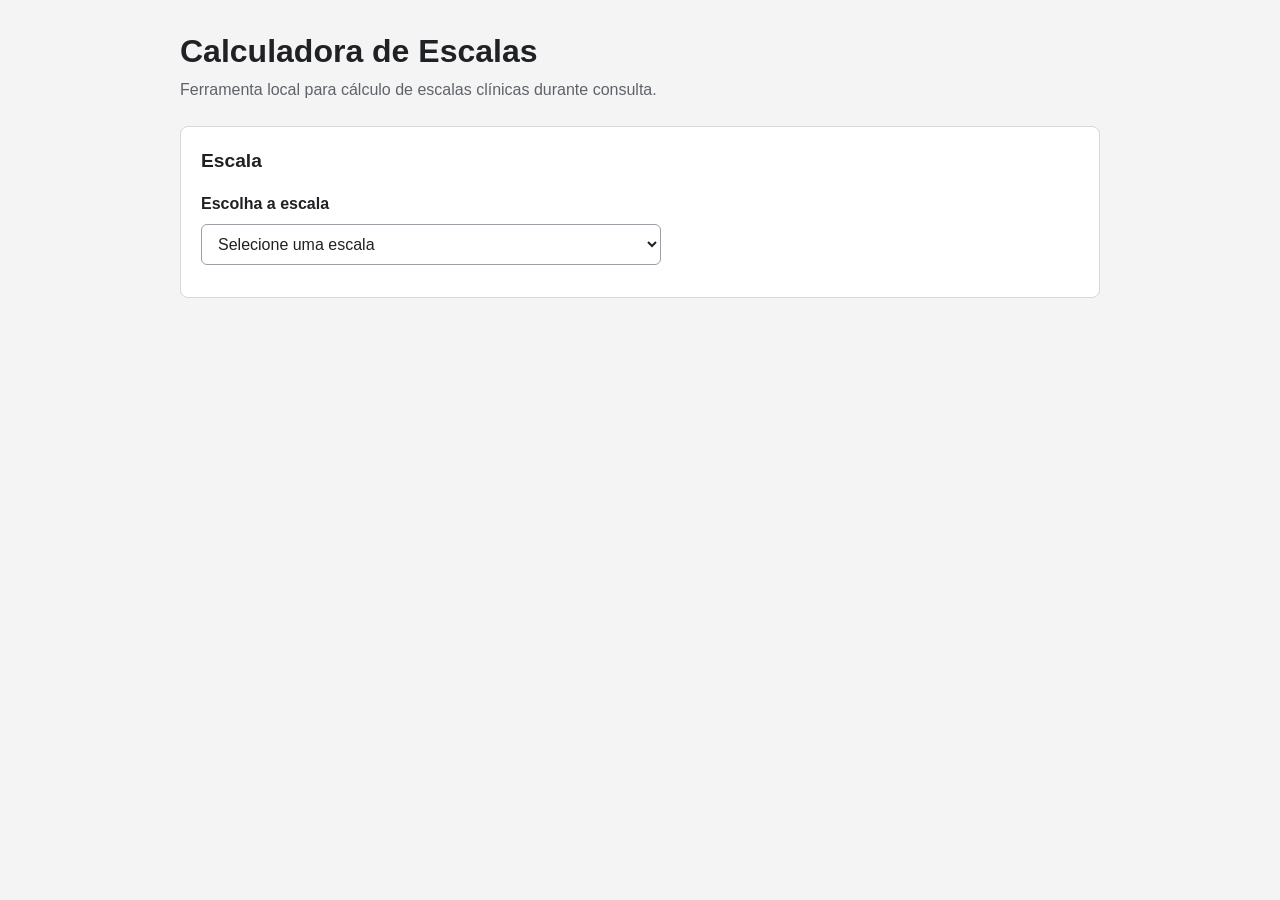
==== index.html @ 61a936b9 "Add files via upload" ====
<!doctype html>
<html lang="pt-BR">
  <head>
    <meta charset="utf-8">
    <meta name="viewport" content="width=device-width, initial-scale=1">
    <title>Calculadora de Escalas</title>
    <link rel="stylesheet" href="styles.css">
  </head>
  <body>
    <main class="app-shell">
      <header class="app-header">
        <h1>Calculadora de Escalas</h1>
        <p>Ferramenta local para cálculo de escalas clínicas durante consulta.</p>
      </header>

      <section class="panel" aria-labelledby="scale-selection-title">
        <h2 id="scale-selection-title">Escala</h2>
        <label class="field-label" for="scale-select">Escolha a escala</label>
        <select id="scale-select">
          <option value="">Selecione uma escala</option>
        </select>
        <p id="scale-description" class="scale-description" aria-live="polite"></p>
      </section>

      <form id="scale-form" class="panel hidden" novalidate>
        <div id="questions-area"></div>

        <div class="actions">
          <button type="submit">Calcular resultado</button>
          <button type="button" id="clear-button" class="secondary">Limpar</button>
        </div>
      </form>

      <section id="result-area" class="panel result hidden" aria-live="polite" aria-labelledby="result-title">
        <h2 id="result-title">Resultado</h2>
        <dl id="result-list"></dl>
      </section>
    </main>

    <script src="app.js"></script>
  </body>
</html>
---- styles.css ----
:root {
  color-scheme: light;
  --bg: #f4f4f5;
  --panel: #ffffff;
  --text: #202124;
  --muted: #5f6368;
  --border: #d6d8dc;
  --border-strong: #9aa0a6;
  --button: #333333;
  --button-hover: #111111;
  --button-secondary: #ffffff;
  --focus: #555555;
}

* {
  box-sizing: border-box;
}

body {
  margin: 0;
  background: var(--bg);
  color: var(--text);
  font-family: Arial, Helvetica, sans-serif;
  line-height: 1.5;
}

.app-shell {
  width: min(920px, calc(100% - 32px));
  margin: 0 auto;
  padding: 32px 0;
}

.app-header {
  margin-bottom: 24px;
}

.app-header h1 {
  margin: 0 0 8px;
  font-size: 2rem;
  line-height: 1.2;
}

.app-header p,
.scale-description {
  margin: 0;
  color: var(--muted);
}

.panel {
  margin-bottom: 16px;
  padding: 20px;
  background: var(--panel);
  border: 1px solid var(--border);
  border-radius: 8px;
}

.panel h2 {
  margin: 0 0 16px;
  font-size: 1.2rem;
}

.field-label {
  display: block;
  margin-bottom: 8px;
  font-weight: 700;
}

select {
  width: 100%;
  max-width: 460px;
  padding: 10px 12px;
  color: var(--text);
  background: #ffffff;
  border: 1px solid var(--border-strong);
  border-radius: 6px;
  font: inherit;
}

select:focus,
button:focus,
input[type="radio"]:focus-visible {
  outline: 3px solid var(--focus);
  outline-offset: 2px;
}

.scale-description {
  margin-top: 12px;
}

.scale-settings {
  margin-bottom: 18px;
  padding-bottom: 18px;
  border-bottom: 1px solid var(--border);
}

.scale-settings h3 {
  margin: 0 0 12px;
  font-size: 1rem;
}

.scale-instruction p {
  margin: 0;
}

.scale-instruction + h3 {
  margin-top: 16px;
}

.question-tools {
  display: flex;
  flex-wrap: wrap;
  gap: 12px;
  align-items: center;
  justify-content: space-between;
  margin-bottom: 14px;
  padding-bottom: 14px;
  border-bottom: 1px solid var(--border);
}

.progress-counter {
  margin: 0;
  color: var(--muted);
  font-weight: 700;
}

.view-switcher {
  display: flex;
  flex-wrap: wrap;
  gap: 6px;
  align-items: center;
  color: var(--muted);
  font-size: 0.95rem;
}

.view-button {
  min-height: 34px;
  padding: 6px 10px;
  color: var(--text);
  background: #ffffff;
  border-color: var(--border-strong);
  font-weight: 700;
}

.view-button:hover,
.view-button.active {
  color: #ffffff;
  background: var(--button);
  border-color: var(--button);
}

.question {
  padding: 12px 0;
  border-bottom: 1px solid var(--border);
}

.question:first-child {
  padding-top: 0;
}

.question:last-child {
  border-bottom: 0;
}

.question legend {
  margin-bottom: 8px;
  padding: 0;
  font-weight: 700;
}

.question-title,
.question-original,
.option-text,
.option-text small {
  display: block;
}

.question-title {
  color: var(--text);
}

.question-original {
  margin-top: 4px;
  color: var(--muted);
  font-size: 0.92rem;
  font-style: italic;
  font-weight: 400;
}

.options {
  display: grid;
  gap: 6px;
}

.option {
  display: flex;
  gap: 8px;
  align-items: flex-start;
  padding: 7px 9px;
  border: 1px solid var(--border);
  border-radius: 6px;
  cursor: pointer;
}

.option:hover {
  border-color: var(--border-strong);
}

.option input {
  flex: 0 0 auto;
  margin-top: 3px;
}

.option-text small {
  margin-top: 1px;
  color: var(--muted);
  font-size: 0.88rem;
}

.question.incomplete,
.questions-table tr.incomplete {
  background: #fff8e5;
}

.question.incomplete {
  margin: 0 -10px;
  padding-right: 10px;
  padding-left: 10px;
  border-left: 4px solid #8a6d1d;
}

.question-group {
  margin: 18px 0 6px;
  padding: 8px 10px;
  color: var(--text);
  background: #eeeeef;
  border: 1px solid var(--border);
  border-radius: 6px;
  font-weight: 700;
}

.table-wrapper {
  width: 100%;
  overflow-x: auto;
  border: 1px solid var(--border);
  border-radius: 8px;
}

.questions-table {
  width: 100%;
  min-width: 860px;
  border-collapse: collapse;
  background: #ffffff;
}

.questions-table th,
.questions-table td {
  padding: 10px;
  border-bottom: 1px solid var(--border);
  vertical-align: top;
}

.questions-table th {
  position: sticky;
  top: 0;
  z-index: 1;
  color: var(--text);
  background: #eeeeef;
  font-size: 0.9rem;
  text-align: center;
}

.questions-table th:nth-child(2) {
  text-align: left;
}

.questions-table tbody tr:hover {
  background: #f7f7f8;
}

.questions-table tbody tr.incomplete:hover {
  background: #fff3cc;
}

.table-group-row td {
  color: var(--text);
  background: #eeeeef;
  font-weight: 700;
}

.item-cell {
  width: 56px;
  color: var(--muted);
  font-weight: 700;
  text-align: center;
}

.question-cell {
  min-width: 340px;
}

.domain-cell {
  min-width: 160px;
  color: var(--muted);
  font-weight: 700;
}

.radio-cell {
  width: 96px;
  text-align: center;
}

.table-radio {
  display: flex;
  gap: 6px;
  justify-content: center;
  min-height: 34px;
  cursor: pointer;
}

.table-option-text {
  display: block;
  max-width: 180px;
  color: var(--muted);
  font-size: 0.82rem;
  line-height: 1.35;
  text-align: left;
}

.actions {
  display: flex;
  flex-wrap: wrap;
  gap: 10px;
  margin-top: 20px;
}

button {
  min-height: 42px;
  padding: 10px 16px;
  color: #ffffff;
  background: var(--button);
  border: 1px solid var(--button);
  border-radius: 6px;
  font: inherit;
  font-weight: 700;
  cursor: pointer;
}

button:hover {
  background: var(--button-hover);
  border-color: var(--button-hover);
}

button.secondary {
  color: var(--text);
  background: var(--button-secondary);
  border-color: var(--border-strong);
}

button.secondary:hover {
  background: #eeeeee;
}

.result dl {
  display: grid;
  gap: 14px;
  margin: 0;
}

.result dl div {
  padding-bottom: 14px;
  border-bottom: 1px solid var(--border);
}

.result dl div:last-child {
  padding-bottom: 0;
  border-bottom: 0;
}

.result dl div.result-alert {
  padding: 12px;
  background: #fff8e5;
  border: 1px solid #d9bf72;
  border-radius: 6px;
}

.result dl div.result-highlight {
  padding: 12px;
  background: #f0f0f1;
  border: 1px solid var(--border-strong);
  border-radius: 6px;
}

.result dt {
  margin-bottom: 4px;
  color: var(--muted);
  font-weight: 700;
}

.result dd {
  margin: 0;
  white-space: pre-line;
}

.hidden {
  display: none;
}

@media (max-width: 640px) {
  .app-shell {
    width: min(100% - 20px, 920px);
    padding: 20px 0;
  }

  .app-header h1 {
    font-size: 1.6rem;
  }

  .panel {
    padding: 16px;
  }

  .actions {
    flex-direction: column;
  }

  button {
    width: 100%;
  }

  .view-button {
    width: auto;
  }
}
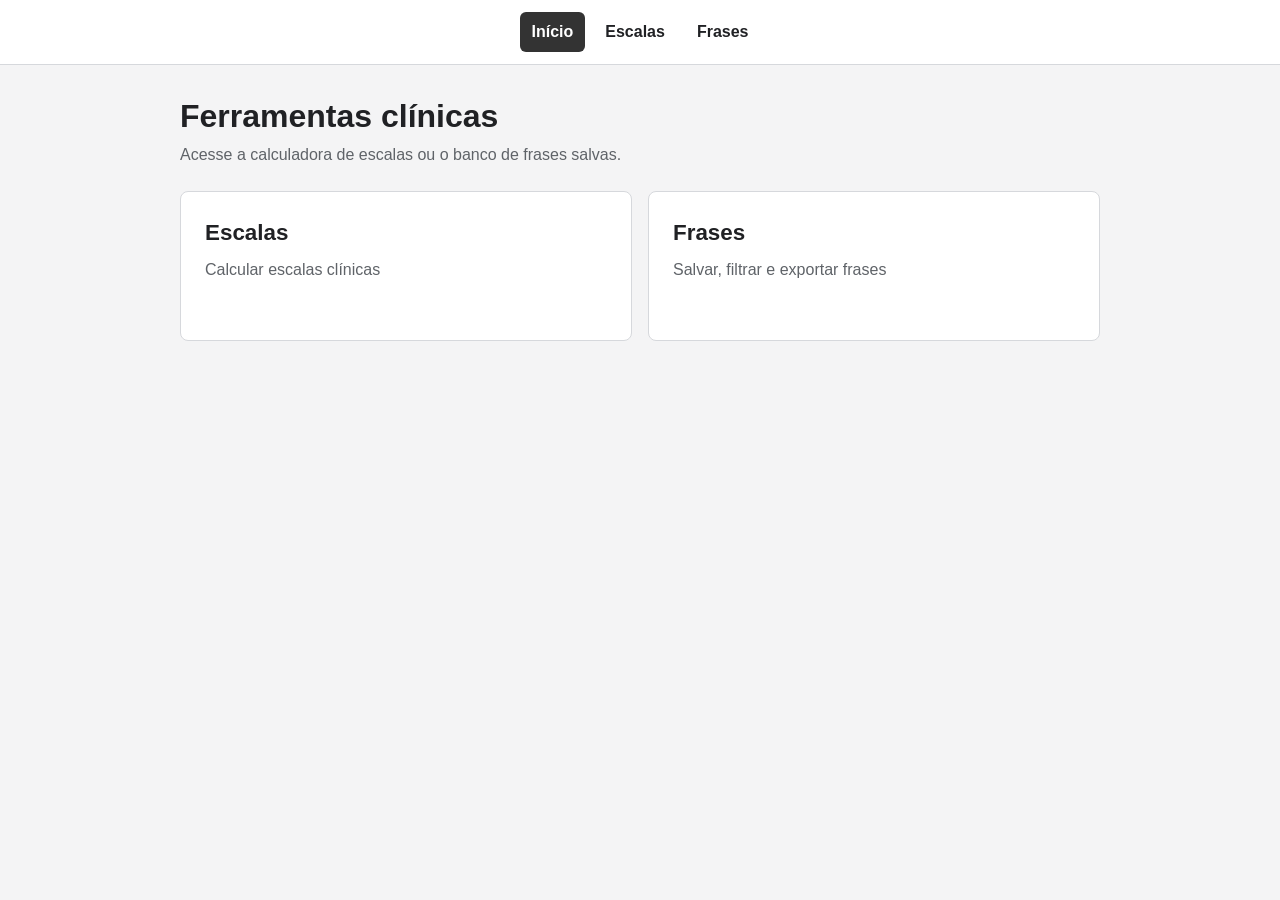
==== commit c5d8408e: "Add files via upload" ====
--- a/index.html
+++ b/index.html
@@ -3,40 +3,32 @@
   <head>
     <meta charset="utf-8">
     <meta name="viewport" content="width=device-width, initial-scale=1">
-    <title>Calculadora de Escalas</title>
+    <title>Início</title>
     <link rel="stylesheet" href="styles.css">
   </head>
   <body>
+    <nav class="top-nav" aria-label="Navegacao principal">
+      <a href="index.html" aria-current="page">Início</a>
+      <a href="escalas.html">Escalas</a>
+      <a href="frases.html">Frases</a>
+    </nav>
+
     <main class="app-shell">
       <header class="app-header">
-        <h1>Calculadora de Escalas</h1>
-        <p>Ferramenta local para cálculo de escalas clínicas durante consulta.</p>
+        <h1>Ferramentas clínicas</h1>
+        <p>Acesse a calculadora de escalas ou o banco de frases salvas.</p>
       </header>
 
-      <section class="panel" aria-labelledby="scale-selection-title">
-        <h2 id="scale-selection-title">Escala</h2>
-        <label class="field-label" for="scale-select">Escolha a escala</label>
-        <select id="scale-select">
-          <option value="">Selecione uma escala</option>
-        </select>
-        <p id="scale-description" class="scale-description" aria-live="polite"></p>
-      </section>
-
-      <form id="scale-form" class="panel hidden" novalidate>
-        <div id="questions-area"></div>
-
-        <div class="actions">
-          <button type="submit">Calcular resultado</button>
-          <button type="button" id="clear-button" class="secondary">Limpar</button>
-        </div>
-      </form>
-
-      <section id="result-area" class="panel result hidden" aria-live="polite" aria-labelledby="result-title">
-        <h2 id="result-title">Resultado</h2>
-        <dl id="result-list"></dl>
+      <section class="home-grid" aria-label="Ferramentas disponiveis">
+        <a class="home-card" href="escalas.html">
+          <span>Escalas</span>
+          <small>Calcular escalas clínicas</small>
+        </a>
+        <a class="home-card" href="frases.html">
+          <span>Frases</span>
+          <small>Salvar, filtrar e exportar frases</small>
+        </a>
       </section>
     </main>
-
-    <script src="app.js"></script>
   </body>
 </html>
--- a/styles.css
+++ b/styles.css
@@ -24,6 +24,29 @@
   line-height: 1.5;
 }
 
+.top-nav {
+  display: flex;
+  gap: 8px;
+  justify-content: center;
+  padding: 12px 16px;
+  background: var(--panel);
+  border-bottom: 1px solid var(--border);
+}
+
+.top-nav a {
+  padding: 8px 12px;
+  color: var(--text);
+  border-radius: 6px;
+  font-weight: 700;
+  text-decoration: none;
+}
+
+.top-nav a:hover,
+.top-nav a[aria-current="page"] {
+  color: #ffffff;
+  background: var(--button);
+}
+
 .app-shell {
   width: min(920px, calc(100% - 32px));
   margin: 0 auto;
@@ -76,8 +99,26 @@
   font: inherit;
 }
 
+input,
+textarea {
+  width: 100%;
+  padding: 10px 12px;
+  color: var(--text);
+  background: #ffffff;
+  border: 1px solid var(--border-strong);
+  border-radius: 6px;
+  font: inherit;
+}
+
+textarea {
+  min-height: 120px;
+  resize: vertical;
+}
+
 select:focus,
 button:focus,
+input:focus,
+textarea:focus,
 input[type="radio"]:focus-visible {
   outline: 3px solid var(--focus);
   outline-offset: 2px;
@@ -360,6 +401,144 @@
   background: #eeeeee;
 }
 
+button.danger {
+  background: #7f1d1d;
+  border-color: #7f1d1d;
+}
+
+button.danger:hover {
+  background: #5f1515;
+  border-color: #5f1515;
+}
+
+.home-grid {
+  display: grid;
+  grid-template-columns: repeat(2, minmax(0, 1fr));
+  gap: 16px;
+}
+
+.home-card {
+  display: block;
+  min-height: 150px;
+  padding: 24px;
+  color: var(--text);
+  background: var(--panel);
+  border: 1px solid var(--border);
+  border-radius: 8px;
+  text-decoration: none;
+}
+
+.home-card:hover {
+  border-color: var(--border-strong);
+}
+
+.home-card span,
+.home-card small {
+  display: block;
+}
+
+.home-card span {
+  margin-bottom: 8px;
+  font-size: 1.4rem;
+  font-weight: 700;
+}
+
+.home-card small {
+  color: var(--muted);
+  font-size: 1rem;
+}
+
+.auth-form,
+.filter-row {
+  max-width: 640px;
+}
+
+.auth-form .field-label:not(:first-child) {
+  margin-top: 14px;
+}
+
+.inline-form {
+  display: flex;
+  gap: 10px;
+  align-items: flex-start;
+}
+
+.inline-form input {
+  flex: 1 1 auto;
+}
+
+.form-grid {
+  display: grid;
+  grid-template-columns: minmax(0, 1fr) 220px;
+  gap: 14px;
+  margin-top: 14px;
+}
+
+.section-heading,
+.user-panel {
+  display: flex;
+  gap: 12px;
+  align-items: center;
+  justify-content: space-between;
+}
+
+.section-heading {
+  margin-bottom: 16px;
+}
+
+.section-heading h2,
+.user-panel p {
+  margin: 0;
+}
+
+.phrases-list {
+  display: grid;
+  gap: 12px;
+  margin-top: 16px;
+}
+
+.phrase-item {
+  padding: 14px;
+  background: #ffffff;
+  border: 1px solid var(--border);
+  border-radius: 8px;
+}
+
+.phrase-text {
+  margin: 0 0 10px;
+  white-space: pre-line;
+}
+
+.phrase-meta,
+.empty-state,
+.message-area {
+  color: var(--muted);
+}
+
+.phrase-meta {
+  margin: 0;
+  font-size: 0.92rem;
+  font-weight: 700;
+}
+
+.compact-actions {
+  margin-top: 12px;
+}
+
+.message-area {
+  min-height: 24px;
+  margin: 0;
+  font-weight: 700;
+}
+
+.message-area.error {
+  color: #7f1d1d;
+}
+
+.message-area.success {
+  color: #1f6f43;
+}
+
 .result dl {
   display: grid;
   gap: 14px;
@@ -430,4 +609,17 @@
   .view-button {
     width: auto;
   }
-}
+
+  .top-nav,
+  .inline-form,
+  .section-heading,
+  .user-panel {
+    align-items: stretch;
+    flex-direction: column;
+  }
+
+  .home-grid,
+  .form-grid {
+    grid-template-columns: 1fr;
+  }
+}
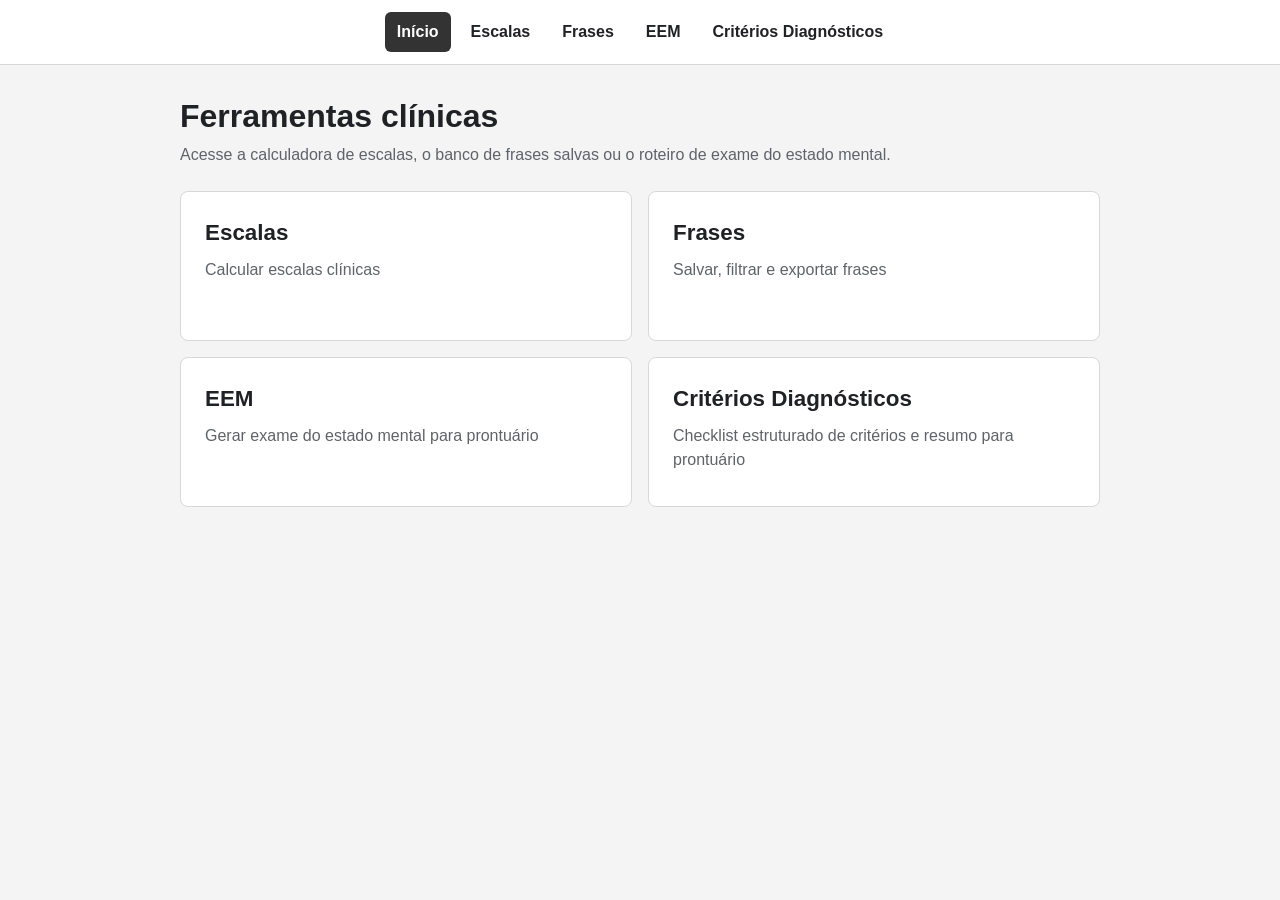
==== commit 005e63c9: "Add files via upload" ====
--- a/index.html
+++ b/index.html
@@ -11,12 +11,14 @@
       <a href="index.html" aria-current="page">Início</a>
       <a href="escalas.html">Escalas</a>
       <a href="frases.html">Frases</a>
+      <a href="eem.html">EEM</a>
+      <a href="diagnostic-criteria.html">Critérios Diagnósticos</a>
     </nav>
 
     <main class="app-shell">
       <header class="app-header">
         <h1>Ferramentas clínicas</h1>
-        <p>Acesse a calculadora de escalas ou o banco de frases salvas.</p>
+        <p>Acesse a calculadora de escalas, o banco de frases salvas ou o roteiro de exame do estado mental.</p>
       </header>
 
       <section class="home-grid" aria-label="Ferramentas disponiveis">
@@ -28,6 +30,14 @@
           <span>Frases</span>
           <small>Salvar, filtrar e exportar frases</small>
         </a>
+        <a class="home-card" href="eem.html">
+          <span>EEM</span>
+          <small>Gerar exame do estado mental para prontuário</small>
+        </a>
+        <a class="home-card" href="diagnostic-criteria.html">
+          <span>Critérios Diagnósticos</span>
+          <small>Checklist estruturado de critérios e resumo para prontuário</small>
+        </a>
       </section>
     </main>
   </body>
--- a/styles.css
+++ b/styles.css
@@ -580,6 +580,419 @@
   white-space: pre-line;
 }
 
+.prontuario-line-box {
+  margin-bottom: 18px;
+  padding: 14px;
+  background: #f7f7f8;
+  border: 1px solid var(--border-strong);
+  border-radius: 6px;
+}
+
+.prontuario-line-box h3 {
+  margin: 0 0 8px;
+  font-size: 1rem;
+}
+
+.prontuario-line-text {
+  margin: 0;
+  overflow-wrap: anywhere;
+}
+
+.prontuario-line-actions {
+  display: flex;
+  flex-wrap: wrap;
+  align-items: center;
+  gap: 12px;
+  margin-top: 12px;
+}
+
+.prontuario-line-actions button {
+  width: auto;
+}
+
+.copy-feedback {
+  min-height: 1.5em;
+  color: #1f6f43;
+  font-weight: 700;
+}
+
+.prontuario-full-summary {
+  display: none;
+}
+
+.diva-section {
+  margin-top: 16px;
+  border: 1px solid var(--border);
+  border-radius: 8px;
+  background: #fbfbfc;
+}
+
+.diva-section summary {
+  padding: 14px 16px;
+  border-bottom: 1px solid var(--border);
+  font-weight: 700;
+  cursor: pointer;
+}
+
+.diva-section > :not(summary) {
+  margin: 16px;
+}
+
+.diva-item-card,
+.diva-impairment-area {
+  padding: 14px;
+  background: var(--panel);
+  border: 1px solid var(--border);
+  border-radius: 8px;
+}
+
+.diva-item-card + .diva-item-card,
+.diva-impairment-area + .diva-impairment-area {
+  margin-top: 14px;
+}
+
+.diva-item-header {
+  display: flex;
+  gap: 10px;
+  align-items: flex-start;
+  margin-bottom: 8px;
+}
+
+.diva-item-header h3,
+.diva-impairment-area h4,
+.diva-period-block h3,
+.diva-period-block h4 {
+  margin: 0;
+  font-size: 1rem;
+}
+
+.diva-code-badge {
+  flex: 0 0 auto;
+  min-width: 42px;
+  padding: 3px 8px;
+  color: #ffffff;
+  background: var(--button);
+  border-radius: 6px;
+  font-weight: 700;
+  text-align: center;
+}
+
+.diva-question {
+  margin: 0 0 12px;
+  color: var(--muted);
+}
+
+.diva-two-columns {
+  display: grid;
+  grid-template-columns: repeat(2, minmax(0, 1fr));
+  gap: 14px;
+}
+
+.diva-period-block {
+  display: grid;
+  gap: 12px;
+  align-content: start;
+}
+
+.diva-examples-list {
+  display: grid;
+  gap: 8px;
+}
+
+.diva-empty-examples {
+  margin: 0;
+  color: var(--muted);
+  font-size: 0.92rem;
+}
+
+.diva-examples-list label,
+.diva-present-radio label {
+  display: flex;
+  gap: 8px;
+  align-items: flex-start;
+}
+
+.diva-examples-list input,
+.diva-present-radio input {
+  width: auto;
+  margin-top: 4px;
+}
+
+.diva-present-radio {
+  display: flex;
+  flex-wrap: wrap;
+  gap: 10px 16px;
+  margin: 0;
+  padding: 10px;
+  border: 1px solid var(--border);
+  border-radius: 6px;
+}
+
+.diva-present-radio legend {
+  padding: 0 4px;
+  color: var(--muted);
+  font-weight: 700;
+}
+
+.diva-result-grid {
+  display: grid;
+  gap: 8px;
+}
+
+.diva-warning {
+  color: #7f1d1d;
+  font-weight: 700;
+}
+
+.result dl div.diva-warning,
+.diva-incomplete {
+  border-color: #b45309;
+  background: #fff8e5;
+}
+
+.eem-date-row {
+  max-width: 280px;
+  margin-bottom: 18px;
+}
+
+.eem-section {
+  margin-top: 16px;
+  background: #fbfbfc;
+  border: 1px solid var(--border);
+  border-radius: 8px;
+}
+
+.eem-section-header {
+  padding: 14px 16px;
+  border-bottom: 1px solid var(--border);
+  font-weight: 700;
+  cursor: pointer;
+}
+
+.eem-group,
+.eem-note {
+  margin: 16px;
+}
+
+.eem-group h3 {
+  margin: 0 0 10px;
+  color: var(--muted);
+  font-size: 0.96rem;
+}
+
+.eem-options-grid {
+  display: grid;
+  grid-template-columns: repeat(2, minmax(0, 1fr));
+  gap: 8px;
+}
+
+.eem-option {
+  display: flex;
+  gap: 8px;
+  align-items: flex-start;
+  min-height: 38px;
+  padding: 8px 10px;
+  background: #ffffff;
+  border: 1px solid var(--border);
+  border-radius: 6px;
+  cursor: pointer;
+}
+
+.eem-option:hover {
+  border-color: var(--border-strong);
+}
+
+.eem-option input {
+  width: auto;
+  margin-top: 4px;
+}
+
+.eem-other {
+  margin-top: 10px;
+}
+
+.eem-result-box {
+  padding: 14px 0;
+  border-bottom: 1px solid var(--border);
+}
+
+.eem-result-box:last-of-type {
+  border-bottom: 0;
+}
+
+.eem-result-box h3 {
+  margin: 0 0 8px;
+  font-size: 1rem;
+}
+
+.eem-result-box p,
+.eem-result-box pre {
+  margin: 0;
+  white-space: pre-wrap;
+  overflow-wrap: anywhere;
+  font: inherit;
+}
+
+.eem-copy-row {
+  display: flex;
+  flex-wrap: wrap;
+  gap: 10px;
+  margin-top: 12px;
+}
+
+.eem-warning {
+  color: #7f1d1d;
+  font-weight: 700;
+}
+
+.diagnostic-note p {
+  margin: 0;
+  color: var(--muted);
+  font-weight: 700;
+}
+
+.diagnostic-controls {
+  display: grid;
+  grid-template-columns: repeat(3, minmax(0, 1fr));
+  gap: 14px;
+  margin-bottom: 14px;
+}
+
+.diagnostic-controls select,
+.diagnostic-controls input,
+.diagnostic-age-row select,
+.diagnostic-extra-field input {
+  max-width: none;
+  margin-top: 8px;
+}
+
+.diagnostic-meta,
+.diagnostic-warning,
+.diagnostic-live-count {
+  margin: 0 0 12px;
+  color: var(--muted);
+}
+
+.diagnostic-warning {
+  color: #7f1d1d;
+  font-weight: 700;
+}
+
+.diagnostic-age-row,
+.diagnostic-extra-field,
+.diagnostic-clinical-notes {
+  margin-top: 14px;
+}
+
+.diagnostic-criteria-group {
+  margin-top: 16px;
+  background: #fbfbfc;
+  border: 1px solid var(--border);
+  border-radius: 8px;
+}
+
+.diagnostic-criteria-group summary {
+  padding: 14px 16px;
+  border-bottom: 1px solid var(--border);
+  font-weight: 700;
+  cursor: pointer;
+}
+
+.diagnostic-domain {
+  margin: 16px;
+  padding: 12px;
+  background: #ffffff;
+  border: 1px solid var(--border);
+  border-radius: 8px;
+}
+
+.diagnostic-domain h3 {
+  margin: 0 0 8px;
+  font-size: 1rem;
+}
+
+.diagnostic-criterion-item {
+  display: grid;
+  gap: 8px;
+  margin: 12px 16px;
+  padding: 12px;
+  background: #ffffff;
+  border: 1px solid var(--border);
+  border-radius: 8px;
+}
+
+.diagnostic-domain .diagnostic-criterion-item {
+  margin-right: 0;
+  margin-left: 0;
+}
+
+.diagnostic-item-header {
+  display: flex;
+  gap: 10px;
+  align-items: center;
+}
+
+.diagnostic-code {
+  min-width: 44px;
+  padding: 3px 8px;
+  color: #ffffff;
+  background: var(--button);
+  border-radius: 6px;
+  font-weight: 700;
+  text-align: center;
+}
+
+.diagnostic-criterion-item p {
+  margin: 0;
+  color: var(--muted);
+}
+
+.diagnostic-status-options {
+  display: flex;
+  flex-wrap: wrap;
+  gap: 8px 14px;
+}
+
+.diagnostic-status-options label {
+  display: flex;
+  gap: 6px;
+  align-items: center;
+}
+
+.diagnostic-status-options input {
+  width: auto;
+}
+
+.diagnostic-item-note textarea {
+  min-height: 72px;
+}
+
+.diagnostic-incomplete {
+  border-color: #b45309;
+  background: #fff8e5;
+}
+
+.diagnostic-copy-box {
+  margin-top: 16px;
+  padding: 14px;
+  background: #f7f7f8;
+  border: 1px solid var(--border-strong);
+  border-radius: 6px;
+}
+
+.diagnostic-copy-box h3 {
+  margin: 0 0 8px;
+  font-size: 1rem;
+}
+
+.diagnostic-copy-box p,
+.diagnostic-copy-box pre {
+  margin: 0 0 12px;
+  white-space: pre-wrap;
+  overflow-wrap: anywhere;
+  font: inherit;
+}
+
 .hidden {
   display: none;
 }
@@ -608,6 +1021,35 @@
 
   .view-button {
     width: auto;
+  }
+
+  .prontuario-line-actions {
+    align-items: stretch;
+    flex-direction: column;
+  }
+
+  .prontuario-line-actions button {
+    width: 100%;
+  }
+
+  .diva-two-columns {
+    grid-template-columns: 1fr;
+  }
+
+  .eem-options-grid {
+    grid-template-columns: 1fr;
+  }
+
+  .diagnostic-controls {
+    grid-template-columns: 1fr;
+  }
+
+  .diagnostic-status-options {
+    flex-direction: column;
+  }
+
+  .diva-section > :not(summary) {
+    margin: 12px;
   }
 
   .top-nav,
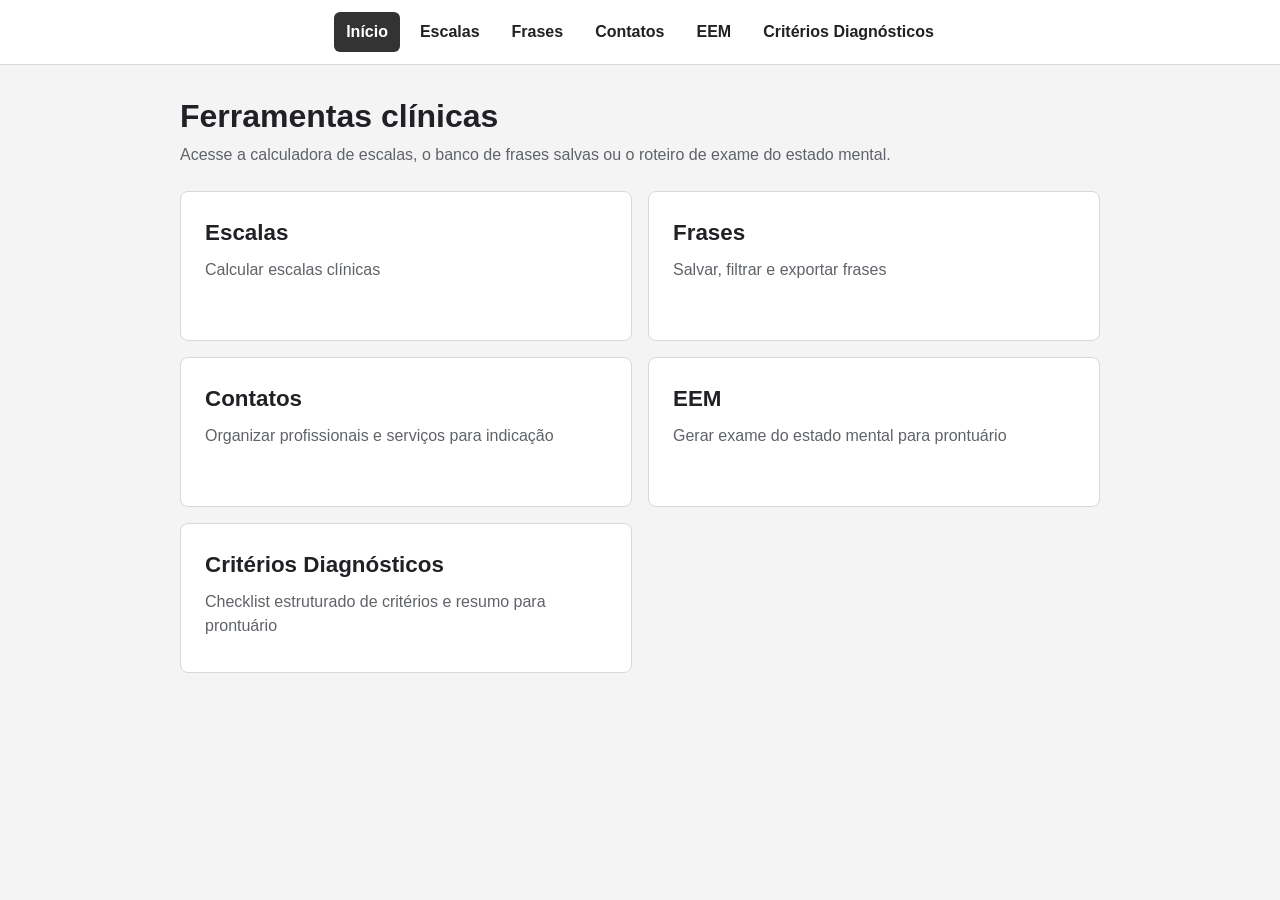
==== commit 2f416f60: "Add files via upload" ====
--- a/index.html
+++ b/index.html
@@ -11,6 +11,7 @@
       <a href="index.html" aria-current="page">Início</a>
       <a href="escalas.html">Escalas</a>
       <a href="frases.html">Frases</a>
+      <a href="contatos.html">Contatos</a>
       <a href="eem.html">EEM</a>
       <a href="diagnostic-criteria.html">Critérios Diagnósticos</a>
     </nav>
@@ -30,6 +31,10 @@
           <span>Frases</span>
           <small>Salvar, filtrar e exportar frases</small>
         </a>
+        <a class="home-card" href="contatos.html">
+          <span>Contatos</span>
+          <small>Organizar profissionais e serviços para indicação</small>
+        </a>
         <a class="home-card" href="eem.html">
           <span>EEM</span>
           <small>Gerar exame do estado mental para prontuário</small>
--- a/styles.css
+++ b/styles.css
@@ -26,6 +26,7 @@
 
 .top-nav {
   display: flex;
+  flex-wrap: wrap;
   gap: 8px;
   justify-content: center;
   padding: 12px 16px;
@@ -525,6 +526,207 @@
   margin-top: 12px;
 }
 
+.app-shell.contacts-page {
+  width: min(1180px, calc(100% - 32px));
+}
+
+.contacts-main-grid {
+  grid-template-columns: minmax(0, 1fr) 260px;
+}
+
+.contacts-three-grid {
+  grid-template-columns: repeat(3, minmax(0, 1fr));
+}
+
+.contacts-spaced {
+  margin-top: 14px;
+}
+
+.contacts-choice-group {
+  display: flex;
+  flex-wrap: wrap;
+  gap: 8px 14px;
+  margin: 14px 0 0;
+  padding: 12px;
+  border: 1px solid var(--border);
+  border-radius: 8px;
+}
+
+.contacts-choice-group legend {
+  padding: 0 4px;
+  font-weight: 700;
+}
+
+.contacts-choice-group label,
+.contacts-checkbox-line {
+  display: flex;
+  gap: 8px;
+  align-items: center;
+}
+
+.contacts-choice-group input,
+.contacts-checkbox-line input {
+  width: auto;
+}
+
+.contacts-filters {
+  display: grid;
+  grid-template-columns: minmax(220px, 1fr) 190px 170px 170px auto;
+  gap: 14px;
+  align-items: end;
+}
+
+.contacts-filters select,
+.contacts-filters input {
+  max-width: none;
+}
+
+.contacts-filter-checkbox {
+  min-height: 42px;
+  padding-bottom: 2px;
+  font-weight: 700;
+}
+
+.contacts-selection-bar {
+  display: flex;
+  flex-wrap: wrap;
+  gap: 12px;
+  align-items: center;
+  justify-content: space-between;
+  margin-top: 16px;
+  padding: 12px;
+  background: #f7f7f8;
+  border: 1px solid var(--border);
+  border-radius: 8px;
+}
+
+.contacts-selection-actions {
+  margin-top: 0;
+}
+
+.contacts-list {
+  display: grid;
+  gap: 16px;
+  margin-top: 18px;
+}
+
+.contact-group-section {
+  display: grid;
+  gap: 10px;
+}
+
+.contact-group-section > h3 {
+  margin: 8px 0 0;
+  padding: 8px 10px;
+  background: #eeeeef;
+  border: 1px solid var(--border);
+  border-radius: 6px;
+  font-size: 1rem;
+}
+
+.contact-card {
+  padding: 14px;
+  background: #ffffff;
+  border: 1px solid var(--border);
+  border-radius: 8px;
+}
+
+.contact-card.selected {
+  background: #f2f7f4;
+  border-color: #6b947b;
+}
+
+.contact-card-header {
+  display: grid;
+  grid-template-columns: auto minmax(0, 1fr) auto;
+  gap: 12px;
+  align-items: start;
+}
+
+.contact-select {
+  display: flex;
+  gap: 6px;
+  align-items: center;
+  padding-top: 2px;
+  color: var(--muted);
+  font-size: 0.88rem;
+  font-weight: 700;
+}
+
+.contact-select input {
+  width: auto;
+}
+
+.contact-card-header h3 {
+  margin: 0 0 4px;
+  font-size: 1.05rem;
+  overflow-wrap: anywhere;
+}
+
+.contact-summary {
+  margin: 10px 0 0;
+  color: var(--text);
+  overflow-wrap: anywhere;
+}
+
+.contact-chip-row {
+  display: flex;
+  flex-wrap: wrap;
+  gap: 6px;
+  margin-top: 10px;
+}
+
+.contact-chip {
+  padding: 3px 8px;
+  background: #f0f0f1;
+  border: 1px solid var(--border);
+  border-radius: 999px;
+  color: var(--muted);
+  font-size: 0.86rem;
+  font-weight: 700;
+}
+
+.contact-details {
+  display: grid;
+  gap: 6px;
+  margin-top: 12px;
+  padding: 12px;
+  background: #f7f7f8;
+  border: 1px solid var(--border);
+  border-radius: 8px;
+}
+
+.contact-detail-row {
+  margin: 0;
+  overflow-wrap: anywhere;
+  white-space: pre-wrap;
+}
+
+.contacts-export-actions {
+  margin-top: 0;
+}
+
+.contacts-selected-result {
+  margin-top: 18px;
+  padding: 14px;
+  background: #f7f7f8;
+  border: 1px solid var(--border-strong);
+  border-radius: 8px;
+}
+
+.contacts-selected-result h3 {
+  margin: 0;
+  font-size: 1rem;
+}
+
+.contacts-selected-result pre,
+.eem-result-box pre {
+  margin: 0;
+  white-space: pre-wrap;
+  overflow-wrap: anywhere;
+  font: inherit;
+}
+
 .message-area {
   min-height: 24px;
   margin: 0;
@@ -752,72 +954,136 @@
 
 .eem-date-row {
   max-width: 280px;
-  margin-bottom: 18px;
-}
-
-.eem-section {
-  margin-top: 16px;
+  margin-bottom: 12px;
+}
+
+.eem-toolbar {
+  display: flex;
+  flex-wrap: wrap;
+  gap: 8px;
+  margin-bottom: 14px;
+}
+
+.eem-domain-grid {
+  display: grid;
+  grid-template-columns: repeat(auto-fit, minmax(260px, 1fr));
+  gap: 12px;
+  align-items: start;
+}
+
+.eem-domain-card {
   background: #fbfbfc;
   border: 1px solid var(--border);
   border-radius: 8px;
-}
-
-.eem-section-header {
-  padding: 14px 16px;
-  border-bottom: 1px solid var(--border);
-  font-weight: 700;
+  padding: 12px;
+}
+
+.eem-domain-header {
+  display: grid;
+  grid-template-columns: 1fr auto;
+  gap: 8px;
+  align-items: center;
+  margin-bottom: 10px;
+}
+
+.eem-domain-header h2 {
+  margin: 0;
+  font-size: 1rem;
+  line-height: 1.2;
+}
+
+.eem-specific-toggle {
+  width: auto;
+  min-width: max-content;
+  padding: 6px 9px;
+  font-size: 0.82rem;
+}
+
+.eem-chip-row,
+.eem-specific-grid {
+  display: flex;
+  flex-wrap: wrap;
+  gap: 6px;
+}
+
+.eem-specific-grid {
+  display: grid;
+  grid-template-columns: 1fr;
+}
+
+.eem-option {
+  display: grid;
+  grid-template-columns: 18px minmax(0, 1fr);
+  gap: 8px;
+  align-items: start;
+  min-height: 32px;
+  padding: 6px 8px;
+  background: #ffffff;
+  border: 1px solid var(--border);
+  border-radius: 6px;
   cursor: pointer;
-}
-
-.eem-group,
-.eem-note {
-  margin: 16px;
-}
-
-.eem-group h3 {
-  margin: 0 0 10px;
-  color: var(--muted);
-  font-size: 0.96rem;
-}
-
-.eem-options-grid {
-  display: grid;
-  grid-template-columns: repeat(2, minmax(0, 1fr));
-  gap: 8px;
-}
-
-.eem-option {
-  display: flex;
-  gap: 8px;
-  align-items: flex-start;
-  min-height: 38px;
-  padding: 8px 10px;
-  background: #ffffff;
-  border: 1px solid var(--border);
-  border-radius: 6px;
-  cursor: pointer;
+  line-height: 1.25;
+  min-width: 0;
 }
 
 .eem-option:hover {
   border-color: var(--border-strong);
 }
 
+.eem-option.selected {
+  border-color: var(--button);
+  background: #eef6ff;
+  color: #123761;
+}
+
 .eem-option input {
   width: auto;
-  margin-top: 4px;
+  margin: 3px 0 0;
+}
+
+.eem-option-body {
+  min-width: 0;
+}
+
+.eem-option-label {
+  display: block;
+  font-weight: 600;
+  overflow-wrap: anywhere;
+}
+
+.eem-option-help {
+  display: block;
+  margin-top: 2px;
+  color: var(--muted);
+  font-size: 0.78rem;
+  line-height: 1.25;
+}
+
+.eem-specific-panel {
+  margin-top: 10px;
+  padding: 10px;
+  background: #f6f7f9;
+  border: 1px solid var(--border);
+  border-radius: 8px;
 }
 
 .eem-other {
   margin-top: 10px;
 }
 
+.eem-other input {
+  max-width: none;
+  margin-top: 6px;
+}
+
+.eem-empty-state {
+  margin: 0;
+  color: var(--muted);
+  font-weight: 700;
+}
+
 .eem-result-box {
   padding: 14px 0;
-  border-bottom: 1px solid var(--border);
-}
-
-.eem-result-box:last-of-type {
-  border-bottom: 0;
 }
 
 .eem-result-box h3 {
@@ -1004,7 +1270,12 @@
   }
 
   .app-header h1 {
-    font-size: 1.6rem;
+    font-size: 1.4rem;
+    overflow-wrap: anywhere;
+  }
+
+  .app-header p {
+    overflow-wrap: anywhere;
   }
 
   .panel {
@@ -1036,11 +1307,34 @@
     grid-template-columns: 1fr;
   }
 
-  .eem-options-grid {
+  .eem-toolbar {
+    align-items: stretch;
+    flex-direction: column;
+  }
+
+  .eem-domain-grid {
     grid-template-columns: 1fr;
   }
 
+  .eem-domain-header {
+    grid-template-columns: 1fr;
+  }
+
+  .eem-specific-toggle {
+    width: 100%;
+  }
+
   .diagnostic-controls {
+    grid-template-columns: 1fr;
+  }
+
+  .contacts-main-grid,
+  .contacts-three-grid,
+  .contacts-filters {
+    grid-template-columns: 1fr;
+  }
+
+  .contact-card-header {
     grid-template-columns: 1fr;
   }
 
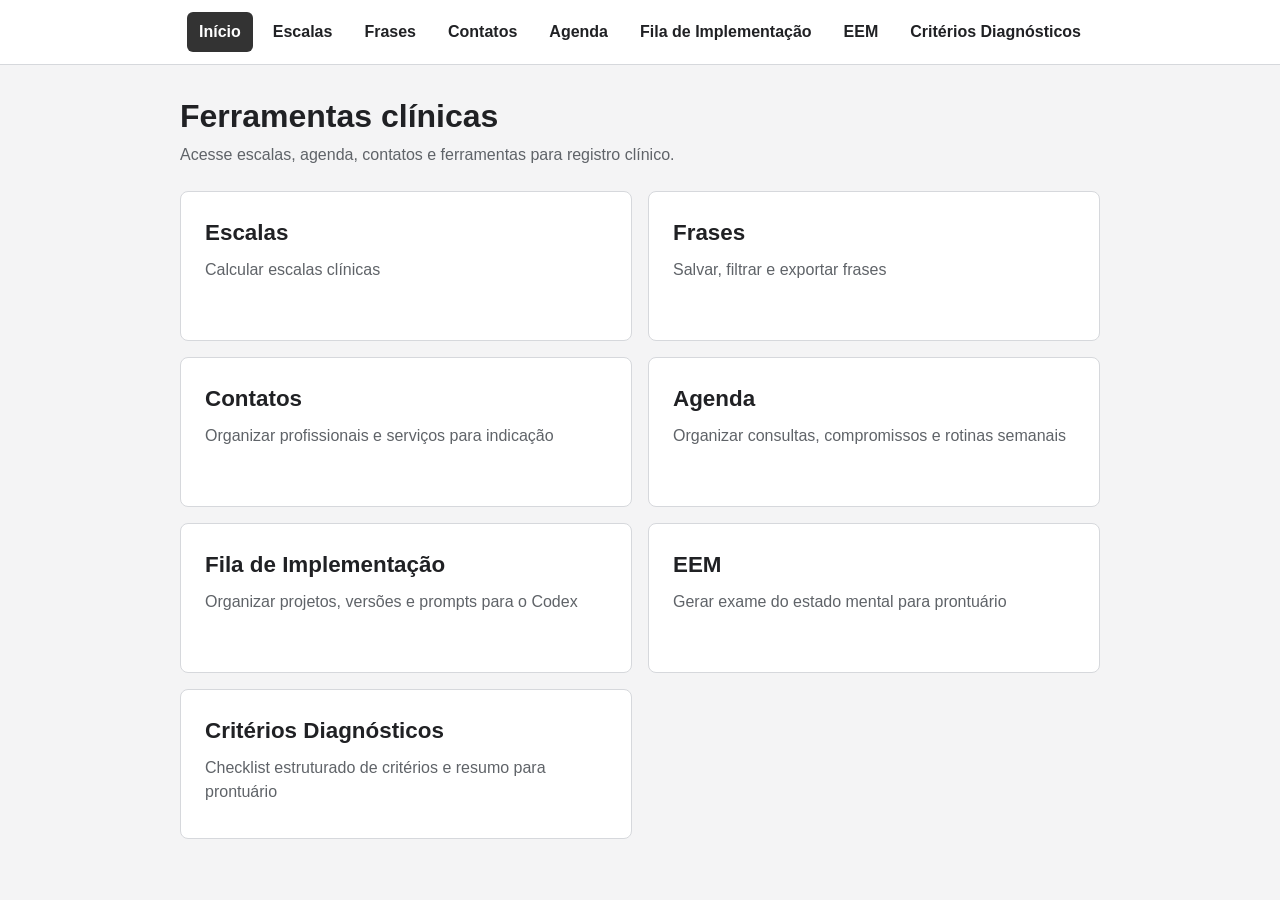
==== commit 05f69b79: "Add files via upload" ====
--- a/index.html
+++ b/index.html
@@ -12,6 +12,8 @@
       <a href="escalas.html">Escalas</a>
       <a href="frases.html">Frases</a>
       <a href="contatos.html">Contatos</a>
+      <a href="agenda.html">Agenda</a>
+      <a href="implementacoes.html">Fila de Implementação</a>
       <a href="eem.html">EEM</a>
       <a href="diagnostic-criteria.html">Critérios Diagnósticos</a>
     </nav>
@@ -19,7 +21,7 @@
     <main class="app-shell">
       <header class="app-header">
         <h1>Ferramentas clínicas</h1>
-        <p>Acesse a calculadora de escalas, o banco de frases salvas ou o roteiro de exame do estado mental.</p>
+        <p>Acesse escalas, agenda, contatos e ferramentas para registro clínico.</p>
       </header>
 
       <section class="home-grid" aria-label="Ferramentas disponiveis">
@@ -35,6 +37,14 @@
           <span>Contatos</span>
           <small>Organizar profissionais e serviços para indicação</small>
         </a>
+        <a class="home-card" href="agenda.html">
+          <span>Agenda</span>
+          <small>Organizar consultas, compromissos e rotinas semanais</small>
+        </a>
+        <a class="home-card" href="implementacoes.html">
+          <span>Fila de Implementação</span>
+          <small>Organizar projetos, versões e prompts para o Codex</small>
+        </a>
         <a class="home-card" href="eem.html">
           <span>EEM</span>
           <small>Gerar exame do estado mental para prontuário</small>
--- a/styles.css
+++ b/styles.css
@@ -54,6 +54,14 @@
   padding: 32px 0;
 }
 
+.app-shell.scales-page {
+  width: min(1400px, calc(100% - 24px));
+}
+
+.scales-page.table-active {
+  width: min(1520px, calc(100% - 16px));
+}
+
 .app-header {
   margin-bottom: 24px;
 }
@@ -100,7 +108,7 @@
   font: inherit;
 }
 
-input,
+input:not([type="radio"]):not([type="checkbox"]),
 textarea {
   width: 100%;
   padding: 10px 12px;
@@ -116,17 +124,65 @@
   resize: vertical;
 }
 
+input[type="radio"],
+input[type="checkbox"] {
+  width: 18px;
+  height: 18px;
+  flex: 0 0 18px;
+  margin: 2px 0 0;
+  padding: 0;
+  accent-color: var(--button);
+}
+
 select:focus,
 button:focus,
-input:focus,
+input:not([type="radio"]):not([type="checkbox"]):focus,
 textarea:focus,
-input[type="radio"]:focus-visible {
+input[type="radio"]:focus-visible,
+input[type="checkbox"]:focus-visible {
   outline: 3px solid var(--focus);
   outline-offset: 2px;
 }
 
 .scale-description {
   margin-top: 12px;
+}
+
+.response-code-import {
+  margin-top: 18px;
+  padding-top: 18px;
+  border-top: 1px solid var(--border);
+}
+
+.response-code-import h3 {
+  margin: 0 0 12px;
+  font-size: 1rem;
+}
+
+.response-code-import input {
+  max-width: none;
+  font-family: Consolas, "Courier New", monospace;
+}
+
+.response-code-import-actions {
+  display: flex;
+  flex-wrap: wrap;
+  gap: 8px;
+  margin-top: 10px;
+}
+
+.response-code-feedback {
+  min-height: 1.5em;
+  margin: 10px 0 0;
+  font-weight: 700;
+}
+
+.response-code-feedback.success {
+  color: #1f6f43;
+}
+
+.response-code-feedback.error {
+  color: #7f1d1d;
 }
 
 .scale-settings {
@@ -146,6 +202,80 @@
 
 .scale-instruction + h3 {
   margin-top: 16px;
+}
+
+.structured-preamble {
+  display: grid;
+  gap: 8px;
+}
+
+.structured-warning,
+.scale-reference,
+.structured-section-description,
+.structured-help {
+  margin: 0;
+}
+
+.structured-warning {
+  padding: 10px 12px;
+  background: #fff8e5;
+  border: 1px solid #d9bf72;
+  border-radius: 6px;
+  font-weight: 700;
+}
+
+.scale-reference,
+.structured-help {
+  color: var(--muted);
+  font-size: 0.9rem;
+}
+
+.structured-scale-section {
+  margin: 20px 0;
+  padding-top: 4px;
+}
+
+.structured-scale-section > h3 {
+  margin: 0 0 8px;
+  font-size: 1.08rem;
+}
+
+.structured-section-description {
+  margin-bottom: 12px;
+  color: var(--muted);
+}
+
+.structured-choice .structured-help {
+  margin: -2px 0 10px;
+}
+
+.structured-binary-options {
+  grid-template-columns: repeat(2, minmax(0, 1fr));
+}
+
+.structured-number input {
+  max-width: 240px;
+}
+
+.structured-choice:disabled {
+  opacity: 0.72;
+}
+
+.structured-choice:disabled .option {
+  cursor: not-allowed;
+}
+
+.bsds-narrative {
+  margin: 12px 0 18px;
+  padding: 16px;
+  background: #f7f7f8;
+  border: 1px solid var(--border);
+  border-radius: 8px;
+  line-height: 1.65;
+}
+
+.structured-binary-table .question-original {
+  font-size: 0.78rem;
 }
 
 .question-tools {
@@ -191,16 +321,20 @@
 }
 
 .question {
-  padding: 12px 0;
-  border-bottom: 1px solid var(--border);
+  min-width: 0;
+  margin: 0 0 12px;
+  padding: 14px;
+  background: #ffffff;
+  border: 1px solid var(--border);
+  border-radius: 8px;
 }
 
 .question:first-child {
-  padding-top: 0;
+  padding-top: 14px;
 }
 
 .question:last-child {
-  border-bottom: 0;
+  margin-bottom: 0;
 }
 
 .question legend {
@@ -230,26 +364,51 @@
 
 .options {
   display: grid;
-  gap: 6px;
+  grid-template-columns: repeat(auto-fit, minmax(min(190px, 100%), 1fr));
+  gap: 8px;
+}
+
+.options.options-long {
+  grid-template-columns: 1fr;
 }
 
 .option {
   display: flex;
   gap: 8px;
   align-items: flex-start;
-  padding: 7px 9px;
+  min-width: 0;
+  padding: 9px 10px;
+  background: #ffffff;
   border: 1px solid var(--border);
   border-radius: 6px;
   cursor: pointer;
-}
-
-.option:hover {
+  overflow-wrap: anywhere;
+}
+
+.option:hover,
+.option:focus-within {
   border-color: var(--border-strong);
 }
 
-.option input {
-  flex: 0 0 auto;
-  margin-top: 3px;
+.option:focus-within {
+  outline: 3px solid var(--focus);
+  outline-offset: 2px;
+}
+
+.option.is-selected {
+  background: #eeeeef;
+  border-color: var(--button);
+  box-shadow: inset 4px 0 0 var(--button);
+}
+
+.option input:focus-visible,
+.table-radio input:focus-visible {
+  outline: 0;
+}
+
+.option-text {
+  min-width: 0;
+  overflow-wrap: anywhere;
 }
 
 .option-text small {
@@ -264,9 +423,6 @@
 }
 
 .question.incomplete {
-  margin: 0 -10px;
-  padding-right: 10px;
-  padding-left: 10px;
   border-left: 4px solid #8a6d1d;
 }
 
@@ -282,23 +438,26 @@
 
 .table-wrapper {
   width: 100%;
-  overflow-x: auto;
+  overflow: visible;
   border: 1px solid var(--border);
   border-radius: 8px;
 }
 
 .questions-table {
   width: 100%;
-  min-width: 860px;
+  table-layout: fixed;
   border-collapse: collapse;
   background: #ffffff;
 }
 
 .questions-table th,
 .questions-table td {
-  padding: 10px;
+  min-width: 0;
+  padding: 7px;
   border-bottom: 1px solid var(--border);
   vertical-align: top;
+  overflow-wrap: anywhere;
+  word-break: normal;
 }
 
 .questions-table th {
@@ -307,12 +466,40 @@
   z-index: 1;
   color: var(--text);
   background: #eeeeef;
-  font-size: 0.9rem;
+  font-size: 0.84rem;
+  line-height: 1.25;
   text-align: center;
 }
 
-.questions-table th:nth-child(2) {
+.questions-table th.question-column {
   text-align: left;
+}
+
+.questions-table tbody th {
+  position: static;
+  z-index: auto;
+  background: transparent;
+  font-size: inherit;
+  text-align: inherit;
+}
+
+.table-heading-score,
+.table-heading-text {
+  display: block;
+}
+
+.table-heading-score {
+  color: var(--text);
+  font-size: 0.92rem;
+}
+
+.table-heading-text {
+  margin-top: 2px;
+  color: var(--muted);
+  font-size: 0.72rem;
+  font-weight: 400;
+  line-height: 1.2;
+  overflow-wrap: anywhere;
 }
 
 .questions-table tbody tr:hover {
@@ -323,49 +510,85 @@
   background: #fff3cc;
 }
 
-.table-group-row td {
+.table-group-row td,
+.questions-table tbody .table-group-row th {
   color: var(--text);
   background: #eeeeef;
   font-weight: 700;
+  text-align: left;
 }
 
 .item-cell {
-  width: 56px;
   color: var(--muted);
   font-weight: 700;
   text-align: center;
 }
 
 .question-cell {
-  min-width: 340px;
+  font-size: 0.9rem;
 }
 
 .domain-cell {
-  min-width: 160px;
-  color: var(--muted);
+  color: var(--muted);
+  font-size: 0.82rem;
   font-weight: 700;
 }
 
 .radio-cell {
-  width: 96px;
+  position: relative;
+  padding: 0;
   text-align: center;
 }
 
 .table-radio {
   display: flex;
-  gap: 6px;
+  gap: 5px;
+  align-items: center;
   justify-content: center;
-  min-height: 34px;
+  width: 100%;
+  height: 100%;
+  min-height: 48px;
+  padding: 7px 5px;
   cursor: pointer;
+  overflow-wrap: anywhere;
+}
+
+.radio-cell:hover,
+.radio-cell:focus-within {
+  background: #f0f0f1;
+  box-shadow: inset 0 0 0 2px var(--border-strong);
+}
+
+.radio-cell:focus-within {
+  outline: 3px solid var(--focus);
+  outline-offset: -3px;
+}
+
+.radio-cell.is-selected {
+  background: #e3e3e5;
+  box-shadow: inset 0 0 0 2px var(--button);
+}
+
+.radio-cell.is-selected .table-radio::after {
+  content: "✓";
+  flex: 0 0 auto;
+  color: var(--text);
+  font-weight: 900;
 }
 
 .table-option-text {
   display: block;
-  max-width: 180px;
-  color: var(--muted);
-  font-size: 0.82rem;
-  line-height: 1.35;
+  min-width: 0;
+  color: var(--muted);
+  font-size: 0.78rem;
+  line-height: 1.25;
   text-align: left;
+  overflow-wrap: anywhere;
+}
+
+.table-cell-score {
+  font-size: 0.84rem;
+  font-weight: 700;
 }
 
 .actions {
@@ -527,108 +750,181 @@
 }
 
 .app-shell.contacts-page {
-  width: min(1180px, calc(100% - 32px));
-}
-
-.contacts-main-grid {
-  grid-template-columns: minmax(0, 1fr) 260px;
-}
-
-.contacts-three-grid {
-  grid-template-columns: repeat(3, minmax(0, 1fr));
+  width: min(1040px, calc(100% - 32px));
 }
 
 .contacts-spaced {
   margin-top: 14px;
 }
 
-.contacts-choice-group {
-  display: flex;
-  flex-wrap: wrap;
-  gap: 8px 14px;
-  margin: 14px 0 0;
-  padding: 12px;
+.contacts-auth-panel {
+  margin-bottom: 18px;
+}
+
+.contacts-mode-tabs {
+  display: flex;
+  gap: 4px;
+  margin: 0 0 -1px;
+  padding-left: 10px;
+  position: relative;
+  z-index: 1;
+}
+
+.contacts-mode-tab {
+  min-width: 0;
+  padding: 11px 18px;
+  color: var(--muted);
+  background: #eeeeef;
   border: 1px solid var(--border);
-  border-radius: 8px;
-}
-
-.contacts-choice-group legend {
-  padding: 0 4px;
-  font-weight: 700;
-}
-
-.contacts-choice-group label,
+  border-bottom-color: var(--border-strong);
+  border-radius: 8px 8px 0 0;
+  font-weight: 700;
+}
+
+.contacts-mode-tab:hover {
+  background: #f7f7f8;
+}
+
+.contacts-mode-tab.active {
+  color: var(--text);
+  background: #ffffff;
+  border-color: var(--border-strong);
+  border-bottom-color: #ffffff;
+}
+
+.contacts-mode-tab:focus-visible {
+  position: relative;
+  z-index: 2;
+}
+
+.contacts-mode-panel {
+  margin-top: 0;
+  border-color: var(--border-strong);
+}
+
+.contacts-panel-heading {
+  display: flex;
+  gap: 24px;
+  align-items: start;
+  justify-content: space-between;
+}
+
+.contacts-panel-heading h2,
+.patient-list-preview h2,
+#contact-editor h2 {
+  margin-top: 0;
+}
+
+.contacts-panel-heading p,
+.contacts-editor-description {
+  margin-bottom: 0;
+  color: var(--muted);
+}
+
+.contacts-simple-filters {
+  display: grid;
+  grid-template-columns: minmax(0, 1fr) auto;
+  gap: 20px;
+  align-items: end;
+  margin-top: 22px;
+}
+
+.contacts-simple-filters input[type="search"] {
+  max-width: none;
+}
+
 .contacts-checkbox-line {
   display: flex;
-  gap: 8px;
+  gap: 9px;
   align-items: center;
 }
 
-.contacts-choice-group input,
 .contacts-checkbox-line input {
   width: auto;
-}
-
-.contacts-filters {
-  display: grid;
-  grid-template-columns: minmax(220px, 1fr) 190px 170px 170px auto;
-  gap: 14px;
-  align-items: end;
-}
-
-.contacts-filters select,
-.contacts-filters input {
-  max-width: none;
-}
-
-.contacts-filter-checkbox {
+  min-width: 18px;
+  min-height: 18px;
+}
+
+.contacts-selected-filter {
   min-height: 42px;
-  padding-bottom: 2px;
   font-weight: 700;
 }
 
 .contacts-selection-bar {
+  position: sticky;
+  bottom: 12px;
+  z-index: 4;
   display: flex;
   flex-wrap: wrap;
   gap: 12px;
   align-items: center;
   justify-content: space-between;
-  margin-top: 16px;
-  padding: 12px;
-  background: #f7f7f8;
-  border: 1px solid var(--border);
+  margin-top: 20px;
+  padding: 12px 14px;
+  background: rgb(255 255 255 / 96%);
+  border: 1px solid var(--border-strong);
   border-radius: 8px;
+  box-shadow: 0 4px 18px rgb(0 0 0 / 12%);
 }
 
 .contacts-selection-actions {
+  display: flex;
+  flex-wrap: wrap;
+  gap: 10px;
   margin-top: 0;
 }
 
 .contacts-list {
   display: grid;
+  gap: 22px;
+  margin-top: 22px;
+  padding-bottom: 72px;
+}
+
+.contact-group-section {
+  display: grid;
+  gap: 10px;
+}
+
+.contact-group-header {
+  display: flex;
   gap: 16px;
-  margin-top: 18px;
-}
-
-.contact-group-section {
-  display: grid;
-  gap: 10px;
-}
-
-.contact-group-section > h3 {
-  margin: 8px 0 0;
-  padding: 8px 10px;
-  background: #eeeeef;
-  border: 1px solid var(--border);
-  border-radius: 6px;
+  align-items: center;
+  justify-content: space-between;
+  padding-bottom: 8px;
+  border-bottom: 2px solid var(--border-strong);
+}
+
+.contact-group-header h3 {
+  margin: 0;
   font-size: 1rem;
 }
 
+.contact-group-header p {
+  margin: 3px 0 0;
+  color: var(--muted);
+  font-size: 0.86rem;
+}
+
+.contact-group-button {
+  flex: 0 0 auto;
+  padding: 7px 10px;
+  font-size: 0.86rem;
+}
+
+.contact-group-cards {
+  display: grid;
+  gap: 9px;
+}
+
 .contact-card {
-  padding: 14px;
+  display: grid;
+  grid-template-columns: minmax(0, 1fr) auto;
   background: #ffffff;
   border: 1px solid var(--border);
   border-radius: 8px;
+  overflow: hidden;
+  transition: border-color 160ms ease, background-color 160ms ease, box-shadow 160ms ease;
 }
 
 .contact-card.selected {
@@ -636,59 +932,115 @@
   border-color: #6b947b;
 }
 
-.contact-card-header {
-  display: grid;
-  grid-template-columns: auto minmax(0, 1fr) auto;
+.contact-card.newly-saved {
+  border-color: #2f6b49;
+  box-shadow: 0 0 0 3px rgb(47 107 73 / 16%);
+}
+
+.contact-card-main {
+  display: flex;
   gap: 12px;
-  align-items: start;
-}
-
-.contact-select {
-  display: flex;
+  align-items: center;
+  min-width: 0;
+  padding: 14px;
+  cursor: pointer;
+}
+
+.contact-card-main:hover {
+  background: rgb(0 0 0 / 2%);
+}
+
+.contact-card-main input {
+  width: auto;
+  min-width: 19px;
+  min-height: 19px;
+}
+
+.contact-card-identity {
+  display: grid;
+  gap: 4px;
+  min-width: 0;
+}
+
+.contact-card-identity strong {
+  font-size: 1.05rem;
+  overflow-wrap: anywhere;
+}
+
+.contact-card-identity span {
+  color: var(--muted);
+  overflow-wrap: anywhere;
+}
+
+.contact-card-actions {
+  display: flex;
+  flex-wrap: wrap;
   gap: 6px;
   align-items: center;
-  padding-top: 2px;
-  color: var(--muted);
-  font-size: 0.88rem;
-  font-weight: 700;
-}
-
-.contact-select input {
-  width: auto;
-}
-
-.contact-card-header h3 {
-  margin: 0 0 4px;
-  font-size: 1.05rem;
+  justify-content: flex-end;
+  padding: 10px 12px 10px 0;
+}
+
+.contact-card-actions button {
+  padding: 7px 9px;
+  font-size: 0.85rem;
+}
+
+.contact-details {
+  grid-column: 1 / -1;
+  padding: 12px 14px;
+  background: #f7f7f8;
+  border-top: 1px solid var(--border);
+}
+
+.contact-details strong,
+.contact-details p {
+  margin: 0;
+}
+
+.contact-details p {
+  margin-top: 5px;
   overflow-wrap: anywhere;
-}
-
-.contact-summary {
-  margin: 10px 0 0;
-  color: var(--text);
-  overflow-wrap: anywhere;
-}
-
-.contact-chip-row {
-  display: flex;
-  flex-wrap: wrap;
-  gap: 6px;
-  margin-top: 10px;
-}
-
-.contact-chip {
-  padding: 3px 8px;
-  background: #f0f0f1;
-  border: 1px solid var(--border);
-  border-radius: 999px;
-  color: var(--muted);
-  font-size: 0.86rem;
-  font-weight: 700;
-}
-
-.contact-details {
-  display: grid;
-  gap: 6px;
+  white-space: pre-wrap;
+}
+
+.contacts-empty-state {
+  padding: 28px 18px;
+  text-align: center;
+  background: #f7f7f8;
+  border: 1px dashed var(--border-strong);
+  border-radius: 8px;
+}
+
+.contacts-empty-title {
+  margin: 0 0 6px;
+  color: var(--text) !important;
+  font-weight: 700;
+}
+
+.contacts-empty-state p {
+  margin: 0;
+  color: var(--muted);
+}
+
+.contacts-empty-state button {
+  margin-top: 14px;
+}
+
+.contact-group-picker,
+.inline-form {
+  display: flex;
+  gap: 10px;
+  align-items: start;
+}
+
+.contact-group-picker select,
+.inline-form input {
+  flex: 1 1 auto;
+  max-width: none;
+}
+
+.new-group-controls {
   margin-top: 12px;
   padding: 12px;
   background: #f7f7f8;
@@ -696,30 +1048,36 @@
   border-radius: 8px;
 }
 
-.contact-detail-row {
-  margin: 0;
-  overflow-wrap: anywhere;
-  white-space: pre-wrap;
-}
-
-.contacts-export-actions {
-  margin-top: 0;
-}
-
-.contacts-selected-result {
-  margin-top: 18px;
-  padding: 14px;
-  background: #f7f7f8;
+.contacts-inline-feedback,
+.contacts-field-help {
+  margin: 7px 0 0;
+  color: var(--muted);
+  font-size: 0.9rem;
+}
+
+.patient-list-text {
+  max-height: 55vh;
+  margin: 16px 0 0;
+  padding: 18px;
+  overflow: auto;
+  color: #18181b;
+  background: #ffffff;
   border: 1px solid var(--border-strong);
   border-radius: 8px;
-}
-
-.contacts-selected-result h3 {
-  margin: 0;
-  font-size: 1rem;
-}
-
-.contacts-selected-result pre,
+  white-space: pre-wrap;
+  overflow-wrap: anywhere;
+  font: inherit;
+  line-height: 1.55;
+}
+
+.patient-list-actions {
+  align-items: center;
+}
+
+.patient-print-content {
+  display: none;
+}
+
 .eem-result-box pre {
   margin: 0;
   white-space: pre-wrap;
@@ -820,6 +1178,49 @@
 
 .prontuario-full-summary {
   display: none;
+}
+
+.response-code-box {
+  margin-bottom: 18px;
+  padding: 14px;
+  background: #f7f7f8;
+  border: 1px solid var(--border-strong);
+  border-radius: 6px;
+}
+
+.response-code-box h3 {
+  margin: 0 0 8px;
+  font-size: 1rem;
+}
+
+.response-code-value {
+  display: block;
+  max-height: 9em;
+  padding: 10px;
+  overflow: auto;
+  color: var(--text);
+  background: #ffffff;
+  border: 1px solid var(--border);
+  border-radius: 6px;
+  font-family: Consolas, "Courier New", monospace;
+  font-size: 0.9rem;
+  line-height: 1.45;
+  overflow-wrap: anywhere;
+  user-select: text;
+  white-space: normal;
+}
+
+.response-code-value:focus {
+  outline: 3px solid var(--focus);
+  outline-offset: 2px;
+}
+
+.response-code-actions {
+  display: flex;
+  flex-wrap: wrap;
+  align-items: center;
+  gap: 12px;
+  margin-top: 12px;
 }
 
 .diva-section {
@@ -1259,6 +1660,528 @@
   font: inherit;
 }
 
+.app-shell.agenda-page {
+  width: min(1260px, calc(100% - 32px));
+}
+
+.agenda-auth-panel {
+  margin-bottom: 18px;
+}
+
+.agenda-main-heading,
+.agenda-day-heading,
+.agenda-dialog-heading {
+  display: flex;
+  gap: 16px;
+  align-items: flex-start;
+  justify-content: space-between;
+}
+
+.agenda-main-heading {
+  margin-bottom: 18px;
+}
+
+.agenda-main-heading h2,
+.agenda-main-heading p,
+.agenda-day-heading h2,
+.agenda-day-heading p,
+.agenda-dialog-heading h2,
+.agenda-section-description {
+  margin: 0;
+}
+
+.agenda-main-heading p,
+.agenda-day-heading p,
+.agenda-section-description,
+.agenda-field-help {
+  color: var(--muted);
+}
+
+.agenda-create-actions {
+  display: flex;
+  flex: 0 0 auto;
+  gap: 8px;
+}
+
+.agenda-month-toolbar {
+  display: grid;
+  grid-template-columns: 44px auto minmax(220px, 1fr) 44px;
+  gap: 8px;
+  align-items: center;
+  margin-bottom: 12px;
+}
+
+.agenda-month-toolbar h3 {
+  margin: 0;
+  font-size: 1.22rem;
+  text-align: center;
+}
+
+.agenda-icon-button {
+  width: 44px;
+  min-width: 44px;
+  padding-inline: 0;
+  font-size: 1.55rem;
+  line-height: 1;
+}
+
+.agenda-calendar-scroll {
+  overflow-x: auto;
+  border: 1px solid var(--border);
+  border-radius: 8px;
+}
+
+.agenda-weekdays,
+.agenda-calendar-grid {
+  display: grid;
+  grid-template-columns: repeat(7, minmax(124px, 1fr));
+  min-width: 868px;
+}
+
+.agenda-weekdays {
+  color: var(--muted);
+  background: #f3f4f6;
+  border-bottom: 1px solid var(--border);
+  font-size: 0.82rem;
+  font-weight: 700;
+  text-align: center;
+}
+
+.agenda-weekdays span {
+  padding: 8px 6px;
+  border-right: 1px solid var(--border);
+}
+
+.agenda-weekdays span:last-child {
+  border-right: 0;
+}
+
+.agenda-calendar-day {
+  min-height: 132px;
+  padding: 6px;
+  overflow: hidden;
+  background: #ffffff;
+  border-right: 1px solid var(--border);
+  border-bottom: 1px solid var(--border);
+}
+
+.agenda-calendar-day:nth-child(7n) {
+  border-right: 0;
+}
+
+.agenda-calendar-day:nth-last-child(-n + 7) {
+  border-bottom: 0;
+}
+
+.agenda-calendar-day.outside-month {
+  background: #f8f8f9;
+}
+
+.agenda-calendar-day.selected {
+  box-shadow: inset 0 0 0 3px #333333;
+}
+
+.agenda-calendar-day.today .agenda-day-number {
+  color: #ffffff;
+  background: #333333;
+}
+
+.agenda-day-number {
+  display: flex;
+  width: 30px;
+  min-width: 30px;
+  min-height: 30px;
+  margin: 0 0 5px auto;
+  padding: 0;
+  align-items: center;
+  justify-content: center;
+  color: var(--text);
+  background: transparent;
+  border: 0;
+  border-radius: 50%;
+  font-size: 0.82rem;
+}
+
+.agenda-day-number:hover {
+  color: var(--text);
+  background: #e5e7eb;
+  border-color: transparent;
+}
+
+.agenda-calendar-day.outside-month .agenda-day-number {
+  color: #9aa0a6;
+}
+
+.agenda-calendar-chips {
+  display: grid;
+  gap: 3px;
+}
+
+.agenda-calendar-chip {
+  display: block;
+  width: 100%;
+  min-height: 0;
+  padding: 4px 6px;
+  overflow: hidden;
+  border: 0;
+  border-radius: 4px;
+  font-size: 0.72rem;
+  line-height: 1.15;
+  text-align: left;
+  text-overflow: ellipsis;
+  white-space: nowrap;
+}
+
+.agenda-calendar-chip:hover {
+  filter: brightness(0.9);
+  border-color: transparent;
+}
+
+.agenda-day-heading {
+  align-items: center;
+  margin-bottom: 14px;
+}
+
+.agenda-day-empty {
+  margin-bottom: 12px;
+  padding: 10px 12px;
+  color: var(--muted);
+  background: #f7f7f8;
+  border: 1px solid var(--border);
+  border-radius: 6px;
+}
+
+.agenda-day-timeline {
+  display: grid;
+  grid-template-columns: 68px minmax(0, 1fr);
+  height: 1248px;
+  overflow: hidden;
+  border: 1px solid var(--border);
+  border-radius: 8px;
+}
+
+.agenda-hour-labels {
+  background: #f7f7f8;
+  border-right: 1px solid var(--border);
+}
+
+.agenda-hour-label {
+  height: 52px;
+  padding: 5px 8px 0;
+  color: var(--muted);
+  border-bottom: 1px solid var(--border);
+  font-size: 0.75rem;
+  font-weight: 700;
+  text-align: right;
+}
+
+.agenda-hour-label:last-child {
+  border-bottom: 0;
+}
+
+.agenda-time-grid {
+  position: relative;
+  min-width: 0;
+  height: 1248px;
+  background: #ffffff;
+}
+
+.agenda-hour-lines {
+  position: absolute;
+  inset: 0;
+}
+
+.agenda-hour-line {
+  height: 52px;
+  border-bottom: 1px solid var(--border);
+}
+
+.agenda-hour-line:last-child {
+  border-bottom: 0;
+}
+
+.agenda-event-layer {
+  position: absolute;
+  inset: 0;
+  pointer-events: none;
+}
+
+.agenda-day-event {
+  position: absolute;
+  left: calc((100% / var(--event-column-count)) * var(--event-column) + 3px);
+  width: calc(100% / var(--event-column-count) - 6px);
+  min-height: 0;
+  padding: 5px 8px;
+  overflow: hidden;
+  border: 1px solid rgb(0 0 0 / 18%);
+  border-radius: 5px;
+  box-shadow: 0 1px 2px rgb(0 0 0 / 12%);
+  font-size: 0.78rem;
+  line-height: 1.15;
+  text-align: left;
+  text-overflow: ellipsis;
+  white-space: nowrap;
+  pointer-events: auto;
+}
+
+.agenda-day-event:hover {
+  filter: brightness(0.92);
+}
+
+.agenda-day-event.compact {
+  padding-block: 2px;
+  font-size: 0.7rem;
+}
+
+.agenda-routines-list {
+  display: grid;
+  gap: 8px;
+}
+
+.agenda-routine-row {
+  display: grid;
+  grid-template-columns: 12px minmax(0, 1fr) auto auto;
+  gap: 12px;
+  align-items: center;
+  padding: 10px 12px;
+  background: #ffffff;
+  border: 1px solid var(--border);
+  border-radius: 7px;
+}
+
+.agenda-routine-row.inactive {
+  opacity: 0.62;
+  background: #f7f7f8;
+}
+
+.agenda-routine-color {
+  width: 12px;
+  height: 42px;
+  border-radius: 4px;
+}
+
+.agenda-routine-details {
+  display: grid;
+  min-width: 0;
+  gap: 2px;
+}
+
+.agenda-routine-details strong,
+.agenda-routine-details span {
+  overflow: hidden;
+  text-overflow: ellipsis;
+  white-space: nowrap;
+}
+
+.agenda-routine-details span {
+  color: var(--muted);
+  font-size: 0.86rem;
+}
+
+.agenda-routine-toggle,
+.agenda-active-field {
+  display: flex;
+  gap: 8px;
+  align-items: center;
+  font-weight: 700;
+}
+
+.agenda-routine-toggle input,
+.agenda-active-field input {
+  margin: 0;
+}
+
+.agenda-routine-row > button {
+  min-height: 36px;
+  padding: 7px 12px;
+}
+
+.agenda-dialog {
+  width: min(760px, calc(100% - 24px));
+  max-height: calc(100vh - 32px);
+  padding: 0;
+  overflow: auto;
+  color: var(--text);
+  background: var(--panel);
+  border: 1px solid var(--border-strong);
+  border-radius: 10px;
+  box-shadow: 0 18px 60px rgb(0 0 0 / 28%);
+}
+
+.agenda-dialog::backdrop {
+  background: rgb(0 0 0 / 42%);
+}
+
+.agenda-dialog form {
+  padding: 20px;
+}
+
+.agenda-dialog-heading {
+  align-items: center;
+  margin-bottom: 18px;
+}
+
+.agenda-close-button {
+  width: 38px;
+  min-width: 38px;
+  min-height: 38px;
+  padding: 0;
+  font-size: 1.35rem;
+  line-height: 1;
+}
+
+.agenda-type-picker {
+  display: flex;
+  gap: 8px;
+  margin: 0 0 16px;
+  padding: 0;
+  border: 0;
+}
+
+.agenda-type-picker legend {
+  margin-bottom: 8px;
+  font-weight: 700;
+}
+
+.agenda-type-picker label {
+  position: relative;
+}
+
+.agenda-type-picker input {
+  position: absolute;
+  opacity: 0;
+}
+
+.agenda-type-picker span {
+  display: block;
+  min-width: 130px;
+  padding: 9px 14px;
+  background: #ffffff;
+  border: 1px solid var(--border-strong);
+  border-radius: 6px;
+  font-weight: 700;
+  text-align: center;
+  cursor: pointer;
+}
+
+.agenda-type-picker input:checked + span {
+  color: #ffffff;
+  background: #333333;
+  border-color: #333333;
+}
+
+.agenda-type-picker input:focus-visible + span {
+  outline: 3px solid var(--focus);
+  outline-offset: 2px;
+}
+
+.agenda-form-grid {
+  display: grid;
+  grid-template-columns: repeat(2, minmax(0, 1fr));
+  gap: 14px;
+}
+
+.agenda-spaced-field {
+  margin-top: 14px;
+}
+
+.agenda-time-picker {
+  display: grid;
+  grid-template-columns: 42px minmax(0, 1fr) 42px;
+  gap: 6px;
+}
+
+.agenda-time-picker .agenda-time-step {
+  width: 42px;
+  min-width: 42px;
+  min-height: 42px;
+  padding: 0;
+  font-size: 1.25rem;
+}
+
+.agenda-time-picker input {
+  min-width: 0;
+  text-align: center;
+}
+
+.agenda-field-help {
+  margin: 7px 0 0;
+  font-size: 0.82rem;
+}
+
+.agenda-color-field {
+  display: flex;
+  gap: 10px;
+  align-items: center;
+  min-height: 42px;
+}
+
+.agenda-color-field input[type="color"],
+.agenda-custom-color input[type="color"] {
+  width: 54px;
+  min-width: 54px;
+  height: 42px;
+  padding: 3px;
+  cursor: pointer;
+}
+
+.agenda-color-field span {
+  color: var(--muted);
+  font-size: 0.86rem;
+}
+
+.agenda-color-palette {
+  display: flex;
+  flex-wrap: wrap;
+  gap: 7px;
+}
+
+.agenda-color-palette button[data-color] {
+  width: 34px;
+  min-width: 34px;
+  min-height: 34px;
+  padding: 0;
+  background: var(--swatch);
+  border: 2px solid #ffffff;
+  border-radius: 50%;
+  box-shadow: 0 0 0 1px var(--border-strong);
+}
+
+.agenda-color-palette button[data-color].selected {
+  box-shadow: 0 0 0 3px #333333;
+}
+
+.agenda-custom-color {
+  display: flex;
+  gap: 6px;
+  align-items: center;
+  color: var(--muted);
+  font-size: 0.82rem;
+  font-weight: 700;
+  cursor: pointer;
+}
+
+.agenda-custom-color input[type="color"] {
+  width: 42px;
+  min-width: 42px;
+  height: 34px;
+}
+
+.agenda-form-feedback {
+  min-height: 1.4em;
+  margin: 14px 0 0;
+  color: #7f1d1d;
+  font-weight: 700;
+}
+
+.agenda-dialog-actions {
+  justify-content: flex-end;
+}
+
+.agenda-dialog-actions .danger {
+  margin-right: auto;
+}
+
 .hidden {
   display: none;
 }
@@ -1303,6 +2226,17 @@
     width: 100%;
   }
 
+  .response-code-import-actions,
+  .response-code-actions {
+    align-items: stretch;
+    flex-direction: column;
+  }
+
+  .response-code-import-actions button,
+  .response-code-actions button {
+    width: 100%;
+  }
+
   .diva-two-columns {
     grid-template-columns: 1fr;
   }
@@ -1328,14 +2262,58 @@
     grid-template-columns: 1fr;
   }
 
-  .contacts-main-grid,
-  .contacts-three-grid,
-  .contacts-filters {
+  .contacts-simple-filters {
     grid-template-columns: 1fr;
   }
 
-  .contact-card-header {
+  .contacts-panel-heading,
+  .contact-group-header,
+  .contact-group-picker {
+    align-items: stretch;
+    flex-direction: column;
+  }
+
+  .contacts-mode-tabs {
+    padding-left: 0;
+  }
+
+  .contacts-mode-tab {
+    flex: 1 1 0;
+    width: auto;
+    padding-inline: 9px;
+    overflow-wrap: anywhere;
+  }
+
+  .contact-card {
     grid-template-columns: 1fr;
+  }
+
+  .contact-card-actions {
+    justify-content: stretch;
+    padding: 0 12px 12px;
+  }
+
+  .contact-card-actions button {
+    flex: 1 1 auto;
+    width: auto;
+  }
+
+  .contact-details {
+    grid-column: 1;
+  }
+
+  .contacts-selection-bar {
+    bottom: calc(6px + env(safe-area-inset-bottom));
+    align-items: stretch;
+    flex-direction: column;
+  }
+
+  .contacts-list {
+    padding-bottom: 148px;
+  }
+
+  .contacts-selection-actions {
+    flex-direction: column;
   }
 
   .diagnostic-status-options {
@@ -1358,4 +2336,335 @@
   .form-grid {
     grid-template-columns: 1fr;
   }
-}
+
+  .agenda-main-heading,
+  .agenda-day-heading,
+  .agenda-routine-row {
+    align-items: stretch;
+  }
+
+  .agenda-main-heading,
+  .agenda-day-heading {
+    flex-direction: column;
+  }
+
+  .agenda-create-actions {
+    display: grid;
+    width: 100%;
+    grid-template-columns: 1fr 1fr;
+  }
+
+  .agenda-create-actions button,
+  .agenda-day-heading > button {
+    width: 100%;
+  }
+
+  .agenda-month-toolbar {
+    grid-template-columns: 42px 1fr 42px;
+  }
+
+  .agenda-month-toolbar #today-button {
+    grid-column: 1 / -1;
+    grid-row: 2;
+  }
+
+  .agenda-month-toolbar h3 {
+    grid-column: 2;
+    grid-row: 1;
+    min-width: 0;
+    font-size: 1.02rem;
+  }
+
+  .agenda-month-toolbar #previous-month-button {
+    grid-column: 1;
+    grid-row: 1;
+  }
+
+  .agenda-month-toolbar #next-month-button {
+    grid-column: 3;
+    grid-row: 1;
+  }
+
+  .agenda-icon-button {
+    width: 44px;
+  }
+
+  .agenda-day-number {
+    width: 30px;
+  }
+
+  .agenda-calendar-chip {
+    width: 100%;
+  }
+
+  .agenda-time-picker .agenda-time-step {
+    width: 42px;
+  }
+
+  .agenda-color-palette button[data-color] {
+    width: 34px;
+  }
+
+  .agenda-close-button {
+    width: 38px;
+  }
+
+  .agenda-form-grid {
+    grid-template-columns: 1fr;
+  }
+
+  .agenda-routine-row {
+    grid-template-columns: 12px minmax(0, 1fr);
+  }
+
+  .agenda-routine-toggle,
+  .agenda-routine-row > button {
+    grid-column: 2;
+  }
+
+  .agenda-routine-row > button {
+    width: 100%;
+  }
+
+  .agenda-dialog form {
+    padding: 16px;
+  }
+
+  .agenda-dialog-actions {
+    flex-direction: column-reverse;
+  }
+
+  .agenda-dialog-actions .danger {
+    margin-right: 0;
+  }
+}
+
+@media (max-width: 760px) {
+  .options {
+    grid-template-columns: 1fr;
+  }
+
+  .table-wrapper {
+    border: 0;
+  }
+
+  .questions-table,
+  .questions-table tbody {
+    display: block;
+    width: 100%;
+    max-width: 100%;
+  }
+
+  .questions-table {
+    table-layout: auto;
+  }
+
+  .questions-table colgroup {
+    display: none;
+  }
+
+  .questions-table thead {
+    position: absolute;
+    width: 1px;
+    height: 1px;
+    padding: 0;
+    overflow: hidden;
+    clip: rect(0 0 0 0);
+    white-space: nowrap;
+    border: 0;
+  }
+
+  .questions-table tbody tr {
+    display: grid;
+    grid-template-columns: repeat(2, minmax(0, 1fr));
+    width: 100%;
+    min-width: 0;
+    margin-bottom: 12px;
+    overflow: hidden;
+    background: #ffffff;
+    border: 1px solid var(--border);
+    border-radius: 8px;
+  }
+
+  .questions-table tbody tr.table-group-row {
+    display: block;
+    margin: 18px 0 8px;
+  }
+
+  .questions-table tbody .table-group-row th {
+    display: block;
+    padding: 9px 10px;
+  }
+
+  .questions-table .item-cell,
+  .questions-table .question-cell,
+  .questions-table .domain-cell {
+    display: block;
+    grid-column: 1 / -1;
+    width: auto;
+    padding: 8px 10px;
+    text-align: left;
+  }
+
+  .questions-table .item-cell {
+    padding-bottom: 2px;
+    border-bottom: 0;
+  }
+
+  .questions-table .question-cell {
+    padding-top: 4px;
+  }
+
+  .questions-table .radio-cell {
+    display: block;
+    width: auto;
+    min-width: 0;
+    overflow: hidden;
+    border-right: 1px solid var(--border);
+  }
+
+  .questions-table .radio-cell::before {
+    content: attr(data-label);
+    display: block;
+    padding: 7px 7px 0;
+    color: var(--muted);
+    font-size: 0.76rem;
+    line-height: 1.25;
+    overflow-wrap: anywhere;
+    pointer-events: none;
+  }
+
+  .questions-table .table-radio {
+    justify-content: flex-start;
+    min-width: 0;
+    min-height: 40px;
+    padding: 7px;
+  }
+
+  .questions-table .table-option-text {
+    display: none;
+  }
+
+  .questions-table .table-cell-score {
+    display: none;
+  }
+}
+
+@media (max-width: 420px) {
+  .questions-table tbody tr {
+    grid-template-columns: 1fr;
+  }
+
+  .questions-table .radio-cell {
+    border-right: 0;
+  }
+}
+
+@media print {
+  @page {
+    margin: 18mm;
+  }
+
+  body * {
+    visibility: hidden !important;
+  }
+
+  #patient-print-content,
+  #patient-print-content * {
+    visibility: visible !important;
+  }
+
+  #patient-print-content {
+    position: absolute;
+    inset: 0 auto auto 0;
+    display: block;
+    width: 100%;
+    color: #000000;
+    background: #ffffff;
+    font-family: Arial, sans-serif;
+    font-size: 11pt;
+    line-height: 1.4;
+  }
+
+  #patient-print-content h1 {
+    margin: 0 0 24px;
+    font-size: 16pt;
+  }
+
+  .patient-print-group {
+    break-inside: avoid;
+    margin: 0 0 22px;
+  }
+
+  .patient-print-group h2 {
+    margin: 0 0 10px;
+    padding-bottom: 4px;
+    border-bottom: 1px solid #000000;
+    font-size: 12pt;
+    break-after: avoid;
+  }
+
+  .patient-print-contact {
+    break-inside: avoid;
+    margin-bottom: 10px;
+  }
+
+  .patient-print-contact p {
+    margin: 2px 0 0;
+  }
+}
+
+/* Fila de Implementação */
+.app-shell.implementation-page { width: min(1500px, calc(100% - 24px)); }
+.muted-text { margin: 0; color: var(--muted); }
+.implementation-layout { display: grid; grid-template-columns: minmax(0, 1.35fr) minmax(360px, .65fr); gap: 16px; align-items: start; }
+.implementation-tree-panel, .implementation-editor { margin-bottom: 0; }
+.implementation-editor { position: sticky; top: 16px; }
+.implementation-toolbar, .implementation-editor-heading, .implementation-bulk-actions { display: flex; gap: 12px; align-items: center; justify-content: space-between; }
+.implementation-toolbar h2, .implementation-editor-heading h2 { margin-bottom: 4px; }
+.implementation-quick-form { display: grid; grid-template-columns: 1fr auto; gap: 10px; }
+.implementation-filters { display: grid; grid-template-columns: minmax(180px, 1fr) minmax(160px, 220px) auto; gap: 12px; align-items: end; margin: 18px 0 12px; }
+.implementation-filters select { max-width: none; }
+.implementation-checkbox-filter, .implementation-complete-line { display: flex; gap: 8px; align-items: center; min-height: 44px; }
+.implementation-bulk-actions { justify-content: flex-start; flex-wrap: wrap; margin-bottom: 14px; }
+.implementation-tree { border: 1px solid var(--border); border-radius: 8px; overflow: hidden; background: #fff; }
+.implementation-node + .implementation-node { border-top: 1px solid var(--border); }
+.implementation-children { border-top: 1px solid #eceef1; }
+.implementation-node-row { display: grid; grid-template-columns: 26px 24px minmax(0, 1fr) auto; gap: 8px; align-items: center; min-height: 54px; padding: 7px 10px 7px calc(10px + var(--implementation-depth) * 24px); }
+.implementation-node-row:hover { background: #f7f7f8; }
+.implementation-node.type-project > .implementation-node-row { background: #f0f1f3; font-weight: 700; }
+.implementation-node.type-group > .implementation-node-row { background: #fafafa; }
+.implementation-toggle { width: 26px; min-width: 26px; padding: 4px; color: var(--text); background: transparent; border: 0; font-size: 1.1rem; }
+.implementation-toggle:disabled { color: var(--muted); cursor: default; }
+.implementation-node-main { min-width: 0; padding: 2px 4px; color: var(--text); background: transparent; border: 0; text-align: left; }
+.implementation-node-main:hover { background: transparent; }
+.implementation-node-title, .implementation-node-meta { display: block; overflow: hidden; text-overflow: ellipsis; white-space: nowrap; }
+.implementation-node-title { font-weight: 700; }
+.implementation-node-meta { margin-top: 2px; color: var(--muted); font-size: .82rem; font-weight: 400; }
+.implementation-node.is-completed .implementation-node-title { color: var(--muted); text-decoration: line-through; }
+.implementation-node-actions { display: flex; gap: 5px; }
+.implementation-mini-button { min-width: 34px; padding: 5px 8px; font-size: .82rem; }
+.implementation-editor-grid { display: grid; grid-template-columns: 1fr 1fr; gap: 12px; }
+.implementation-editor label { display: block; margin-bottom: 14px; }
+.implementation-editor select { max-width: none; }
+.implementation-prompt-tabs { display: flex; gap: 6px; margin-bottom: 10px; }
+.implementation-prompt-tabs button.active { color: #fff; background: var(--button); }
+.implementation-markdown-preview { min-height: 250px; margin-bottom: 14px; padding: 14px; overflow: auto; background: #fafafa; border: 1px solid var(--border-strong); border-radius: 6px; }
+.implementation-markdown-preview h2, .implementation-markdown-preview h3, .implementation-markdown-preview h4 { margin: 14px 0 8px; }
+.implementation-markdown-preview p { margin: 7px 0; }
+.implementation-markdown-preview pre { padding: 12px; overflow: auto; background: #eceff1; border-radius: 6px; }
+.implementation-markdown-preview code { font-family: Consolas, monospace; }
+.implementation-form-actions { flex-wrap: wrap; }
+.empty-state { padding: 24px; color: var(--muted); text-align: center; border: 1px dashed var(--border-strong); border-radius: 8px; }
+.message-area.success { color: #1b5e20; }
+.message-area.error { color: #b71c1c; }
+@media (max-width: 980px) {
+  .implementation-layout { grid-template-columns: 1fr; }
+  .implementation-editor { position: static; }
+}
+@media (max-width: 700px) {
+  .app-shell.implementation-page { width: min(100% - 16px, 1500px); }
+  .implementation-quick-form, .implementation-filters, .implementation-editor-grid { grid-template-columns: 1fr; }
+  .implementation-node-row { grid-template-columns: 24px 22px minmax(0, 1fr); padding-left: calc(7px + var(--implementation-depth) * 14px); }
+  .implementation-node-actions { grid-column: 3; justify-content: flex-start; }
+}
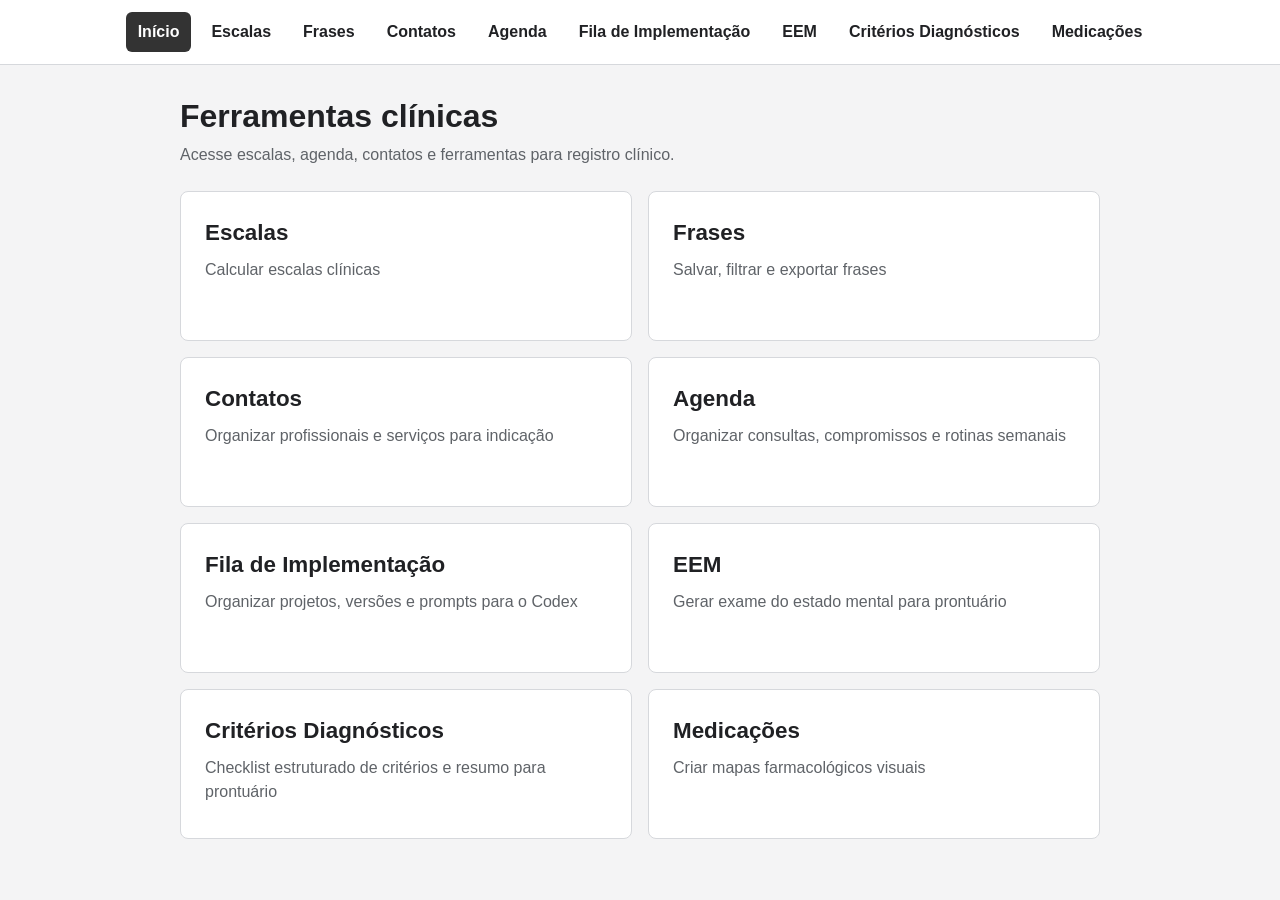
==== commit f1979b59: "d d" ====
--- a/index.html
+++ b/index.html
@@ -16,6 +16,7 @@
       <a href="implementacoes.html">Fila de Implementação</a>
       <a href="eem.html">EEM</a>
       <a href="diagnostic-criteria.html">Critérios Diagnósticos</a>
+      <a href="medicacoes.html">Medicações</a>
     </nav>
 
     <main class="app-shell">
@@ -53,6 +54,10 @@
           <span>Critérios Diagnósticos</span>
           <small>Checklist estruturado de critérios e resumo para prontuário</small>
         </a>
+        <a class="home-card" href="medicacoes.html">
+          <span>Medicações</span>
+          <small>Criar mapas farmacológicos visuais</small>
+        </a>
       </section>
     </main>
   </body>
--- a/styles.css
+++ b/styles.css
@@ -11,6 +11,65 @@
   --button-secondary: #ffffff;
   --focus: #555555;
 }
+
+/* Medicações — versão 0.2 */
+.app-shell.medication-page { width: min(1680px, calc(100% - 24px)); }
+.medication-header, .section-heading, .map-title-row, .value-column-heading, .med-user-panel { display:flex; align-items:center; justify-content:space-between; gap:14px; }
+.eyebrow { margin:0 0 4px; color:var(--muted); font-size:.78rem; font-weight:800; letter-spacing:.1em; text-transform:uppercase; }
+.med-auth-panel { display:grid; grid-template-columns:1fr minmax(280px, 600px); gap:24px; align-items:end; }
+.med-auth-form { display:grid; grid-template-columns:1fr 1fr auto; gap:12px; align-items:end; }
+.med-toolbar { display:flex; flex-wrap:wrap; gap:10px; align-items:end; margin-bottom:16px; }
+.med-toolbar label { min-width:170px; margin:0; }
+.med-toolbar select { min-width:170px; max-width:260px; }
+.med-layout { display:grid; grid-template-columns:300px minmax(0,1fr); gap:16px; align-items:start; }
+.med-library, .med-map-panel { margin:0; }
+.med-library { position:sticky; top:12px; max-height:calc(100vh - 24px); overflow:auto; }
+.med-library h2, .med-map-panel h2, .med-map-panel h3, .med-dialog-card h2 { margin:0; }
+.med-filter-tabs { display:flex; gap:5px; margin:10px 0; }
+.med-filter-tabs button { flex:1; padding:7px 5px; color:var(--text); background:#f1f3f5; font-size:.78rem; }
+.med-filter-tabs button.active { color:#fff; background:var(--button); }
+.entity-library { display:grid; gap:6px; }
+.library-row { display:grid; grid-template-columns:12px minmax(0,1fr) 34px 34px; gap:6px; align-items:center; padding:7px; border:1px solid var(--border); border-radius:8px; }
+.color-dot { width:10px; height:34px; border-radius:5px; background:var(--entity-color); }
+.library-name { min-width:0; padding:0; color:var(--text); background:transparent; text-align:left; }
+.library-name:hover { background:transparent; }
+.library-name strong, .library-name small { display:block; overflow:hidden; text-overflow:ellipsis; white-space:nowrap; }
+.library-name small, .entity-card small, .value-card small { color:var(--muted); font-size:.75rem; font-weight:400; }
+.icon-button { min-width:32px; padding:5px; color:var(--text); background:#edf0f2; }
+.compact-button { padding:6px 9px; font-size:.8rem; }
+.compact-empty { padding:14px; }
+.map-hint { max-width:340px; color:var(--muted); font-size:.82rem; text-align:right; }
+.relation-board { position:relative; display:grid; grid-template-columns:minmax(220px, 35%) minmax(120px,1fr) minmax(240px,35%); min-height:520px; gap:0; margin-top:16px; }
+.board-column { position:relative; z-index:2; }
+.board-column h3 { margin-bottom:12px; font-size:.9rem; }
+.board-list { display:grid; gap:14px; }
+.entity-card, .value-row { position:relative; min-height:60px; border:1px solid var(--border); border-radius:9px; background:#fff; box-shadow:0 2px 8px rgba(20,30,40,.05); }
+.entity-card { display:grid; grid-template-columns:minmax(0,1fr) 34px; overflow:hidden; border-left:7px solid var(--entity-color); }
+.entity-card.pending { outline:3px solid color-mix(in srgb, var(--entity-color), transparent 55%); }
+.entity-card-main, .remove-card, .value-card { padding:10px 12px; color:var(--text); background:transparent; text-align:left; }
+.entity-card-main:hover, .remove-card:hover { background:#f5f6f7; }
+.entity-card strong, .entity-card small, .value-card strong, .value-card small { display:block; }
+.remove-card { min-width:34px; border-radius:0; font-size:1.1rem; }
+.value-row { display:grid; grid-template-columns:minmax(0,1fr) 36px; }
+.value-card { width:100%; min-height:58px; border:0; box-shadow:none; }
+.value-card:hover { color:var(--text); background:#f6f8fa; border-color:var(--border-strong); }
+.relation-svg { position:absolute; z-index:1; inset:0; width:100%; height:100%; overflow:visible; pointer-events:none; }
+.relation-path { fill:none; stroke-width:3; marker-end:url(#arrowhead); pointer-events:stroke; cursor:pointer; }
+.relation-path:hover { stroke-width:6; }
+.relation-path.inherited { stroke-dasharray:7 5; opacity:.58; }
+.med-dialog { position:fixed; z-index:50; inset:0; display:grid; place-items:center; padding:18px; background:rgba(15,23,32,.55); }
+.med-dialog[hidden] { display:none; }
+.med-dialog-card { width:min(500px,100%); max-height:90vh; overflow:auto; padding:22px; background:#fff; border-radius:12px; box-shadow:0 18px 60px rgba(0,0,0,.25); }
+.med-dialog-card label { display:block; margin:14px 0; }
+.med-dialog-card select[multiple] { min-height:125px; }
+.med-dialog-card small { display:block; margin-top:5px; color:var(--muted); }
+.danger-button { background:#a62929; }
+.med-presentation .top-nav, .med-presentation .med-toolbar, .med-presentation .med-library, .med-presentation .map-hint, .med-presentation .med-user-panel, .med-presentation .eyebrow { display:none!important; }
+.med-presentation .med-layout { display:block; }
+.med-presentation .med-map-panel { border:0; box-shadow:none; }
+@media(max-width:900px){.med-layout{grid-template-columns:1fr}.med-library{position:static;max-height:none}.relation-board{grid-template-columns:minmax(150px,40%) minmax(60px,1fr) minmax(160px,40%)}.med-auth-panel,.med-auth-form{grid-template-columns:1fr}}
+@media(max-width:580px){.app-shell.medication-page{width:min(100% - 12px,1680px)}.map-title-row{align-items:flex-start;flex-direction:column}.map-hint{text-align:left}.relation-board{grid-template-columns:minmax(120px,42%) minmax(28px,1fr) minmax(125px,42%)}.entity-card-main,.value-card{padding:8px;font-size:.82rem}.entity-card{grid-template-columns:1fr}.remove-card{position:absolute;top:1px;right:1px;padding:2px;background:rgba(255,255,255,.8)}}
+@media print{body.med-presentation #map-panel,body.med-presentation #map-panel *{visibility:visible!important}body.med-presentation #map-panel{position:absolute;inset:0;width:100%;}.relation-board{min-height:700px}.relation-path{print-color-adjust:exact;-webkit-print-color-adjust:exact}}
 
 * {
   box-sizing: border-box;
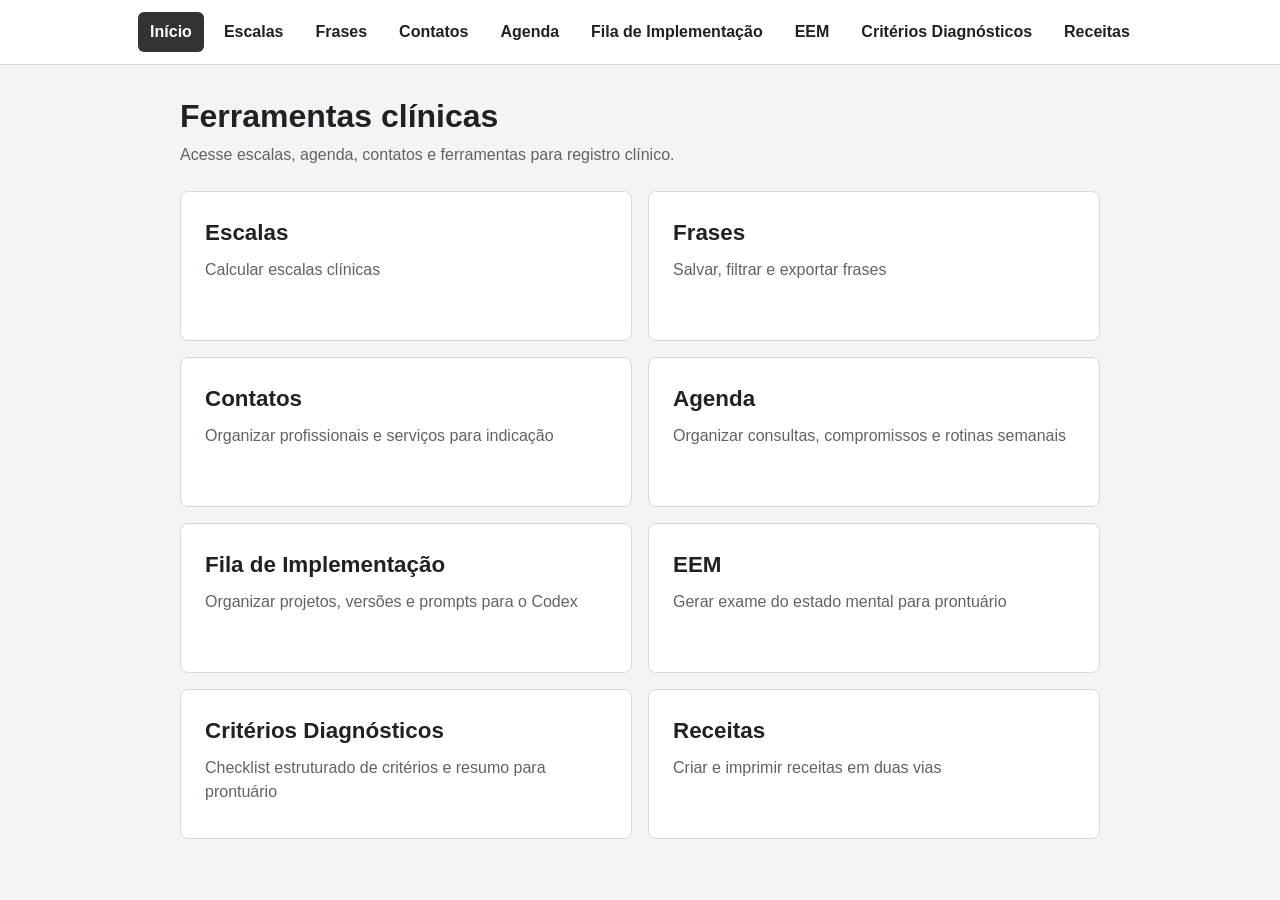
==== commit d62cb33a: "Add files via upload" ====
--- a/index.html
+++ b/index.html
@@ -16,7 +16,7 @@
       <a href="implementacoes.html">Fila de Implementação</a>
       <a href="eem.html">EEM</a>
       <a href="diagnostic-criteria.html">Critérios Diagnósticos</a>
-      <a href="medicacoes.html">Medicações</a>
+      <a href="receitas.html">Receitas</a>
     </nav>
 
     <main class="app-shell">
@@ -54,9 +54,9 @@
           <span>Critérios Diagnósticos</span>
           <small>Checklist estruturado de critérios e resumo para prontuário</small>
         </a>
-        <a class="home-card" href="medicacoes.html">
-          <span>Medicações</span>
-          <small>Criar mapas farmacológicos visuais</small>
+        <a class="home-card" href="receitas.html">
+          <span>Receitas</span>
+          <small>Criar e imprimir receitas em duas vias</small>
         </a>
       </section>
     </main>
--- a/styles.css
+++ b/styles.css
@@ -11,65 +11,6 @@
   --button-secondary: #ffffff;
   --focus: #555555;
 }
-
-/* Medicações — versão 0.2 */
-.app-shell.medication-page { width: min(1680px, calc(100% - 24px)); }
-.medication-header, .section-heading, .map-title-row, .value-column-heading, .med-user-panel { display:flex; align-items:center; justify-content:space-between; gap:14px; }
-.eyebrow { margin:0 0 4px; color:var(--muted); font-size:.78rem; font-weight:800; letter-spacing:.1em; text-transform:uppercase; }
-.med-auth-panel { display:grid; grid-template-columns:1fr minmax(280px, 600px); gap:24px; align-items:end; }
-.med-auth-form { display:grid; grid-template-columns:1fr 1fr auto; gap:12px; align-items:end; }
-.med-toolbar { display:flex; flex-wrap:wrap; gap:10px; align-items:end; margin-bottom:16px; }
-.med-toolbar label { min-width:170px; margin:0; }
-.med-toolbar select { min-width:170px; max-width:260px; }
-.med-layout { display:grid; grid-template-columns:300px minmax(0,1fr); gap:16px; align-items:start; }
-.med-library, .med-map-panel { margin:0; }
-.med-library { position:sticky; top:12px; max-height:calc(100vh - 24px); overflow:auto; }
-.med-library h2, .med-map-panel h2, .med-map-panel h3, .med-dialog-card h2 { margin:0; }
-.med-filter-tabs { display:flex; gap:5px; margin:10px 0; }
-.med-filter-tabs button { flex:1; padding:7px 5px; color:var(--text); background:#f1f3f5; font-size:.78rem; }
-.med-filter-tabs button.active { color:#fff; background:var(--button); }
-.entity-library { display:grid; gap:6px; }
-.library-row { display:grid; grid-template-columns:12px minmax(0,1fr) 34px 34px; gap:6px; align-items:center; padding:7px; border:1px solid var(--border); border-radius:8px; }
-.color-dot { width:10px; height:34px; border-radius:5px; background:var(--entity-color); }
-.library-name { min-width:0; padding:0; color:var(--text); background:transparent; text-align:left; }
-.library-name:hover { background:transparent; }
-.library-name strong, .library-name small { display:block; overflow:hidden; text-overflow:ellipsis; white-space:nowrap; }
-.library-name small, .entity-card small, .value-card small { color:var(--muted); font-size:.75rem; font-weight:400; }
-.icon-button { min-width:32px; padding:5px; color:var(--text); background:#edf0f2; }
-.compact-button { padding:6px 9px; font-size:.8rem; }
-.compact-empty { padding:14px; }
-.map-hint { max-width:340px; color:var(--muted); font-size:.82rem; text-align:right; }
-.relation-board { position:relative; display:grid; grid-template-columns:minmax(220px, 35%) minmax(120px,1fr) minmax(240px,35%); min-height:520px; gap:0; margin-top:16px; }
-.board-column { position:relative; z-index:2; }
-.board-column h3 { margin-bottom:12px; font-size:.9rem; }
-.board-list { display:grid; gap:14px; }
-.entity-card, .value-row { position:relative; min-height:60px; border:1px solid var(--border); border-radius:9px; background:#fff; box-shadow:0 2px 8px rgba(20,30,40,.05); }
-.entity-card { display:grid; grid-template-columns:minmax(0,1fr) 34px; overflow:hidden; border-left:7px solid var(--entity-color); }
-.entity-card.pending { outline:3px solid color-mix(in srgb, var(--entity-color), transparent 55%); }
-.entity-card-main, .remove-card, .value-card { padding:10px 12px; color:var(--text); background:transparent; text-align:left; }
-.entity-card-main:hover, .remove-card:hover { background:#f5f6f7; }
-.entity-card strong, .entity-card small, .value-card strong, .value-card small { display:block; }
-.remove-card { min-width:34px; border-radius:0; font-size:1.1rem; }
-.value-row { display:grid; grid-template-columns:minmax(0,1fr) 36px; }
-.value-card { width:100%; min-height:58px; border:0; box-shadow:none; }
-.value-card:hover { color:var(--text); background:#f6f8fa; border-color:var(--border-strong); }
-.relation-svg { position:absolute; z-index:1; inset:0; width:100%; height:100%; overflow:visible; pointer-events:none; }
-.relation-path { fill:none; stroke-width:3; marker-end:url(#arrowhead); pointer-events:stroke; cursor:pointer; }
-.relation-path:hover { stroke-width:6; }
-.relation-path.inherited { stroke-dasharray:7 5; opacity:.58; }
-.med-dialog { position:fixed; z-index:50; inset:0; display:grid; place-items:center; padding:18px; background:rgba(15,23,32,.55); }
-.med-dialog[hidden] { display:none; }
-.med-dialog-card { width:min(500px,100%); max-height:90vh; overflow:auto; padding:22px; background:#fff; border-radius:12px; box-shadow:0 18px 60px rgba(0,0,0,.25); }
-.med-dialog-card label { display:block; margin:14px 0; }
-.med-dialog-card select[multiple] { min-height:125px; }
-.med-dialog-card small { display:block; margin-top:5px; color:var(--muted); }
-.danger-button { background:#a62929; }
-.med-presentation .top-nav, .med-presentation .med-toolbar, .med-presentation .med-library, .med-presentation .map-hint, .med-presentation .med-user-panel, .med-presentation .eyebrow { display:none!important; }
-.med-presentation .med-layout { display:block; }
-.med-presentation .med-map-panel { border:0; box-shadow:none; }
-@media(max-width:900px){.med-layout{grid-template-columns:1fr}.med-library{position:static;max-height:none}.relation-board{grid-template-columns:minmax(150px,40%) minmax(60px,1fr) minmax(160px,40%)}.med-auth-panel,.med-auth-form{grid-template-columns:1fr}}
-@media(max-width:580px){.app-shell.medication-page{width:min(100% - 12px,1680px)}.map-title-row{align-items:flex-start;flex-direction:column}.map-hint{text-align:left}.relation-board{grid-template-columns:minmax(120px,42%) minmax(28px,1fr) minmax(125px,42%)}.entity-card-main,.value-card{padding:8px;font-size:.82rem}.entity-card{grid-template-columns:1fr}.remove-card{position:absolute;top:1px;right:1px;padding:2px;background:rgba(255,255,255,.8)}}
-@media print{body.med-presentation #map-panel,body.med-presentation #map-panel *{visibility:visible!important}body.med-presentation #map-panel{position:absolute;inset:0;width:100%;}.relation-board{min-height:700px}.relation-path{print-color-adjust:exact;-webkit-print-color-adjust:exact}}
 
 * {
   box-sizing: border-box;
